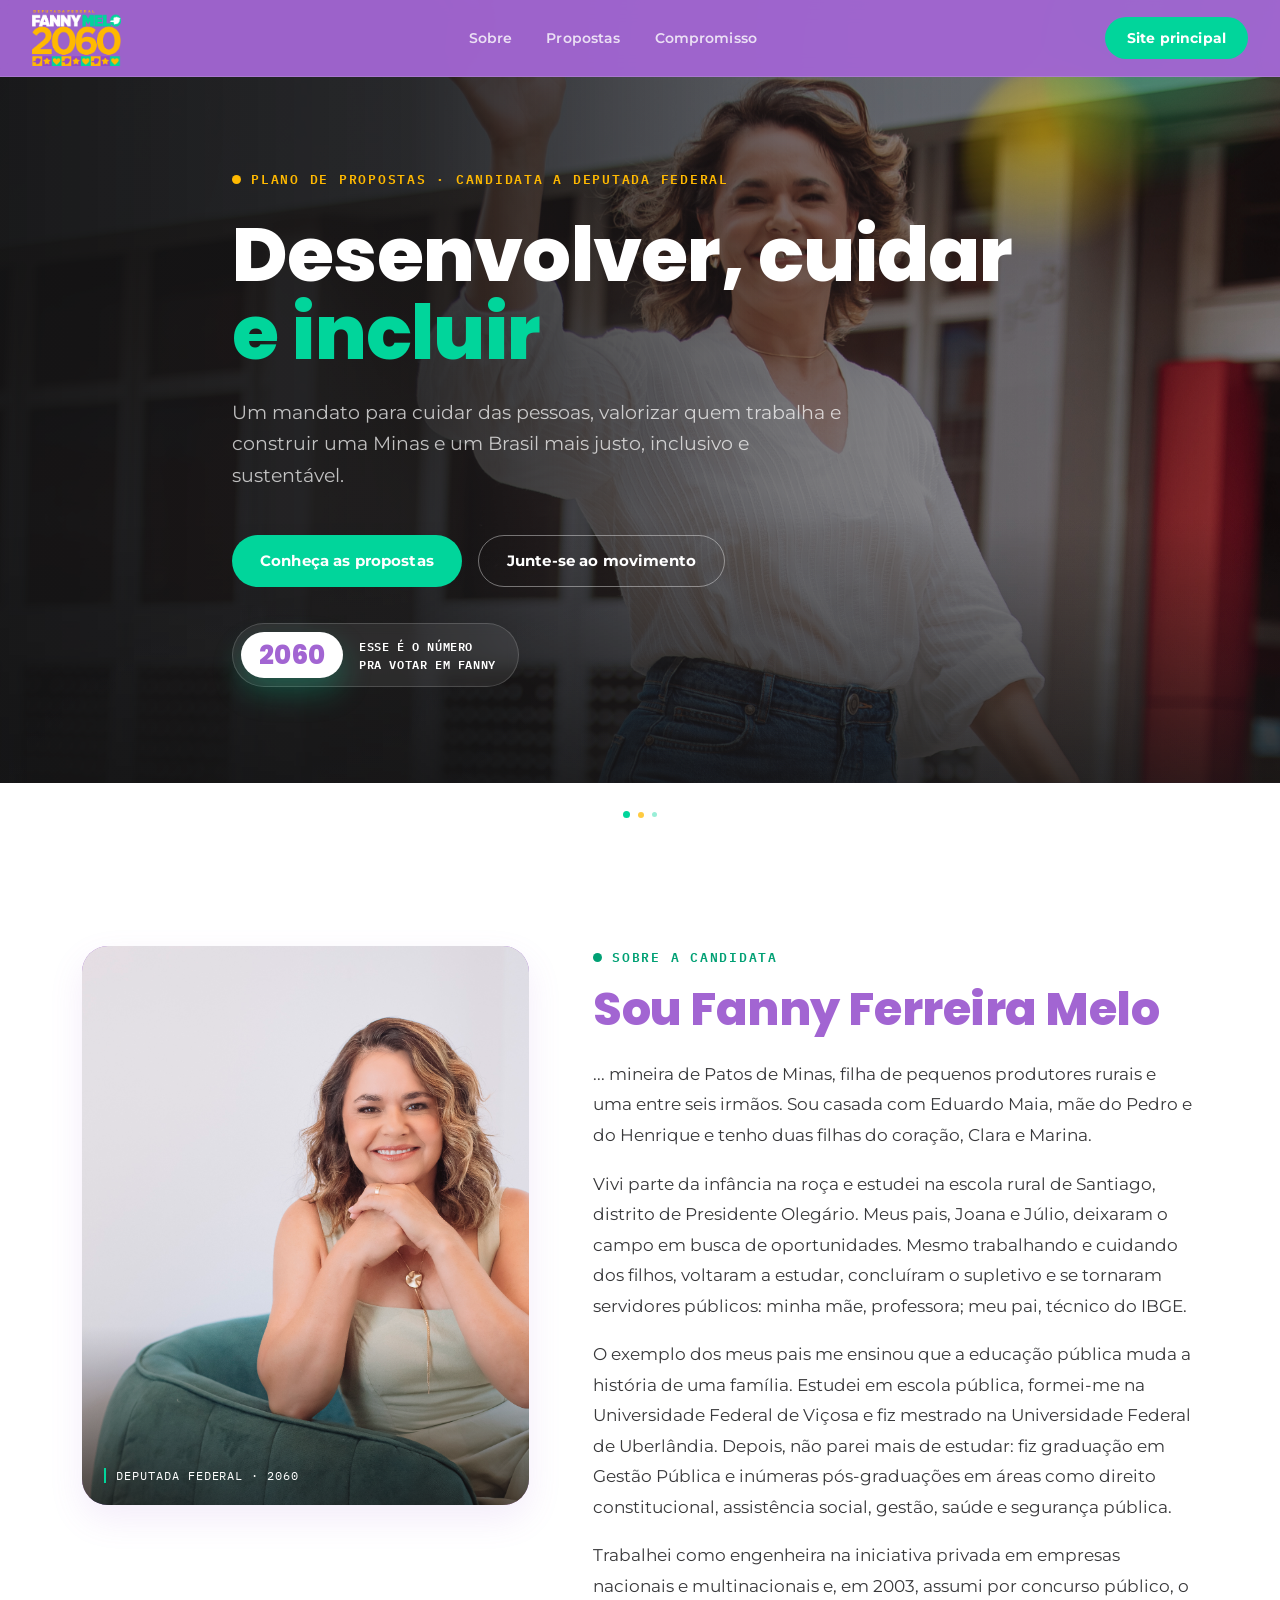
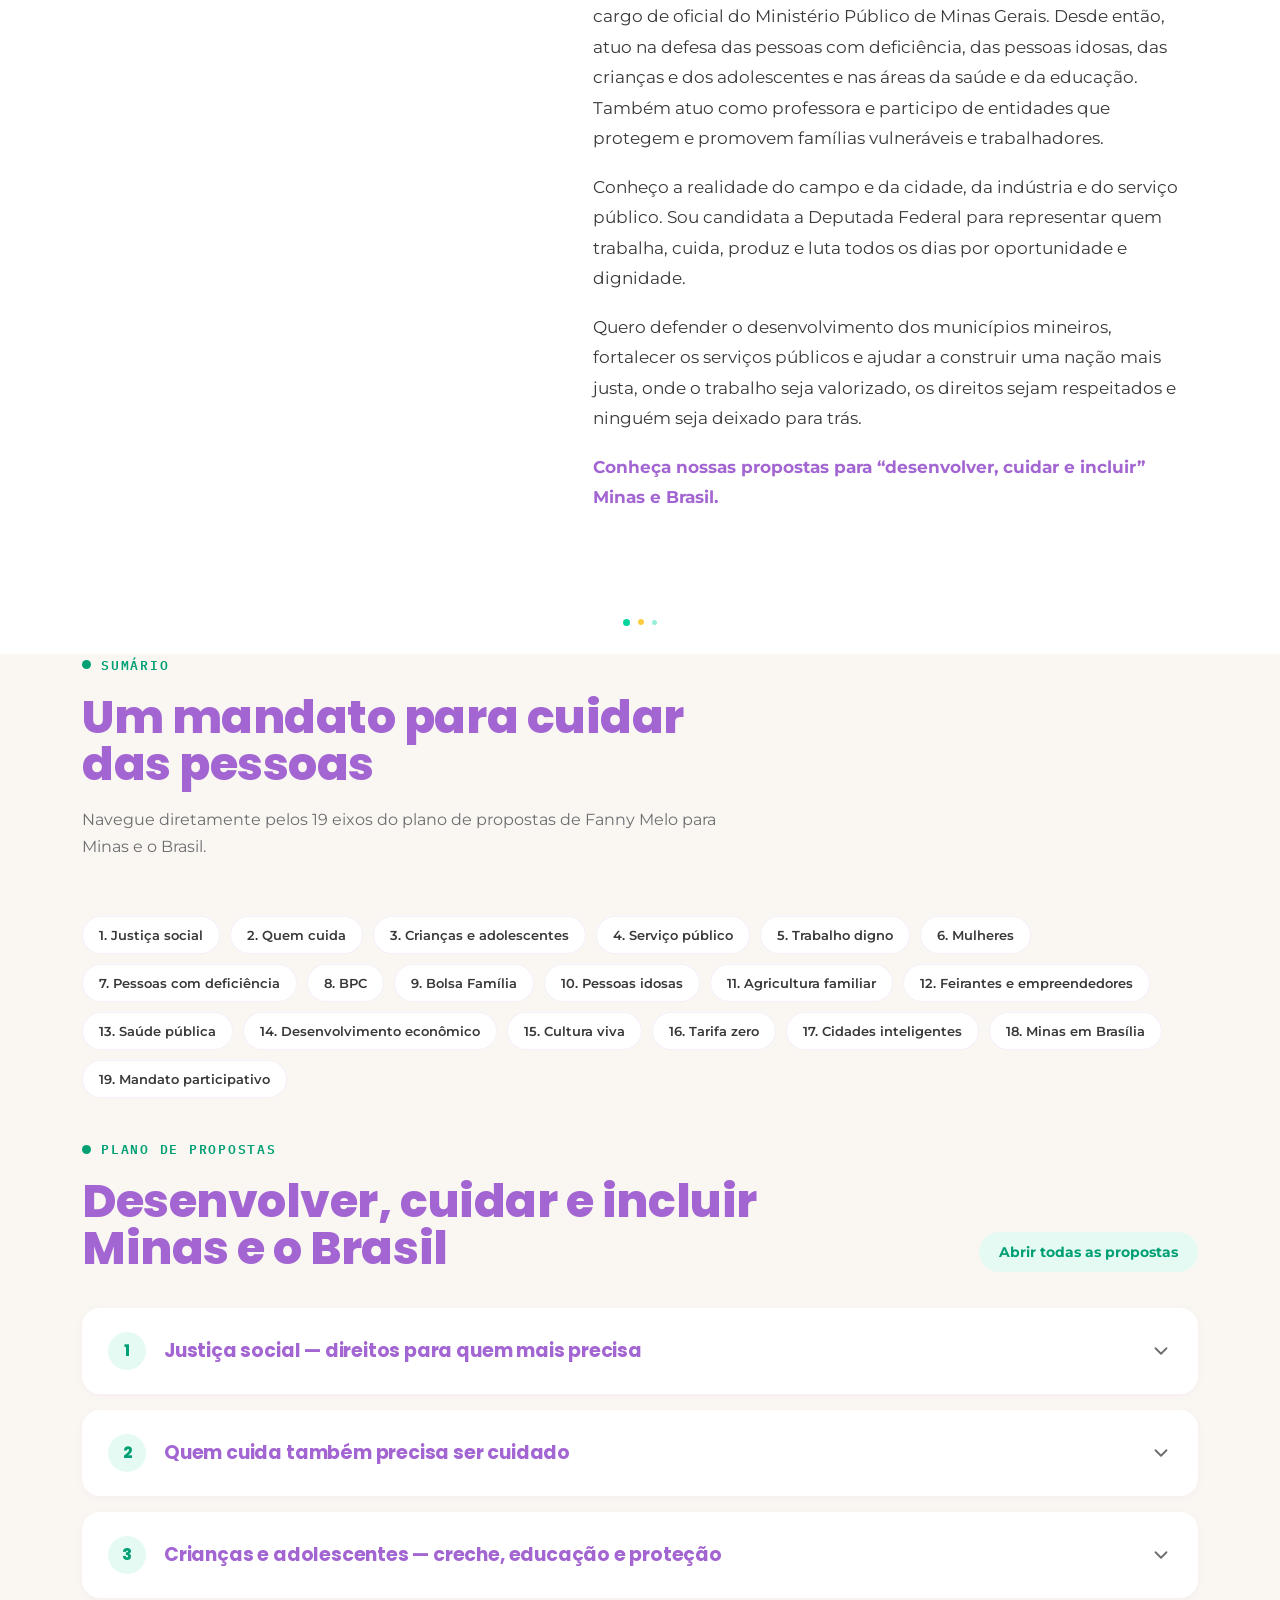
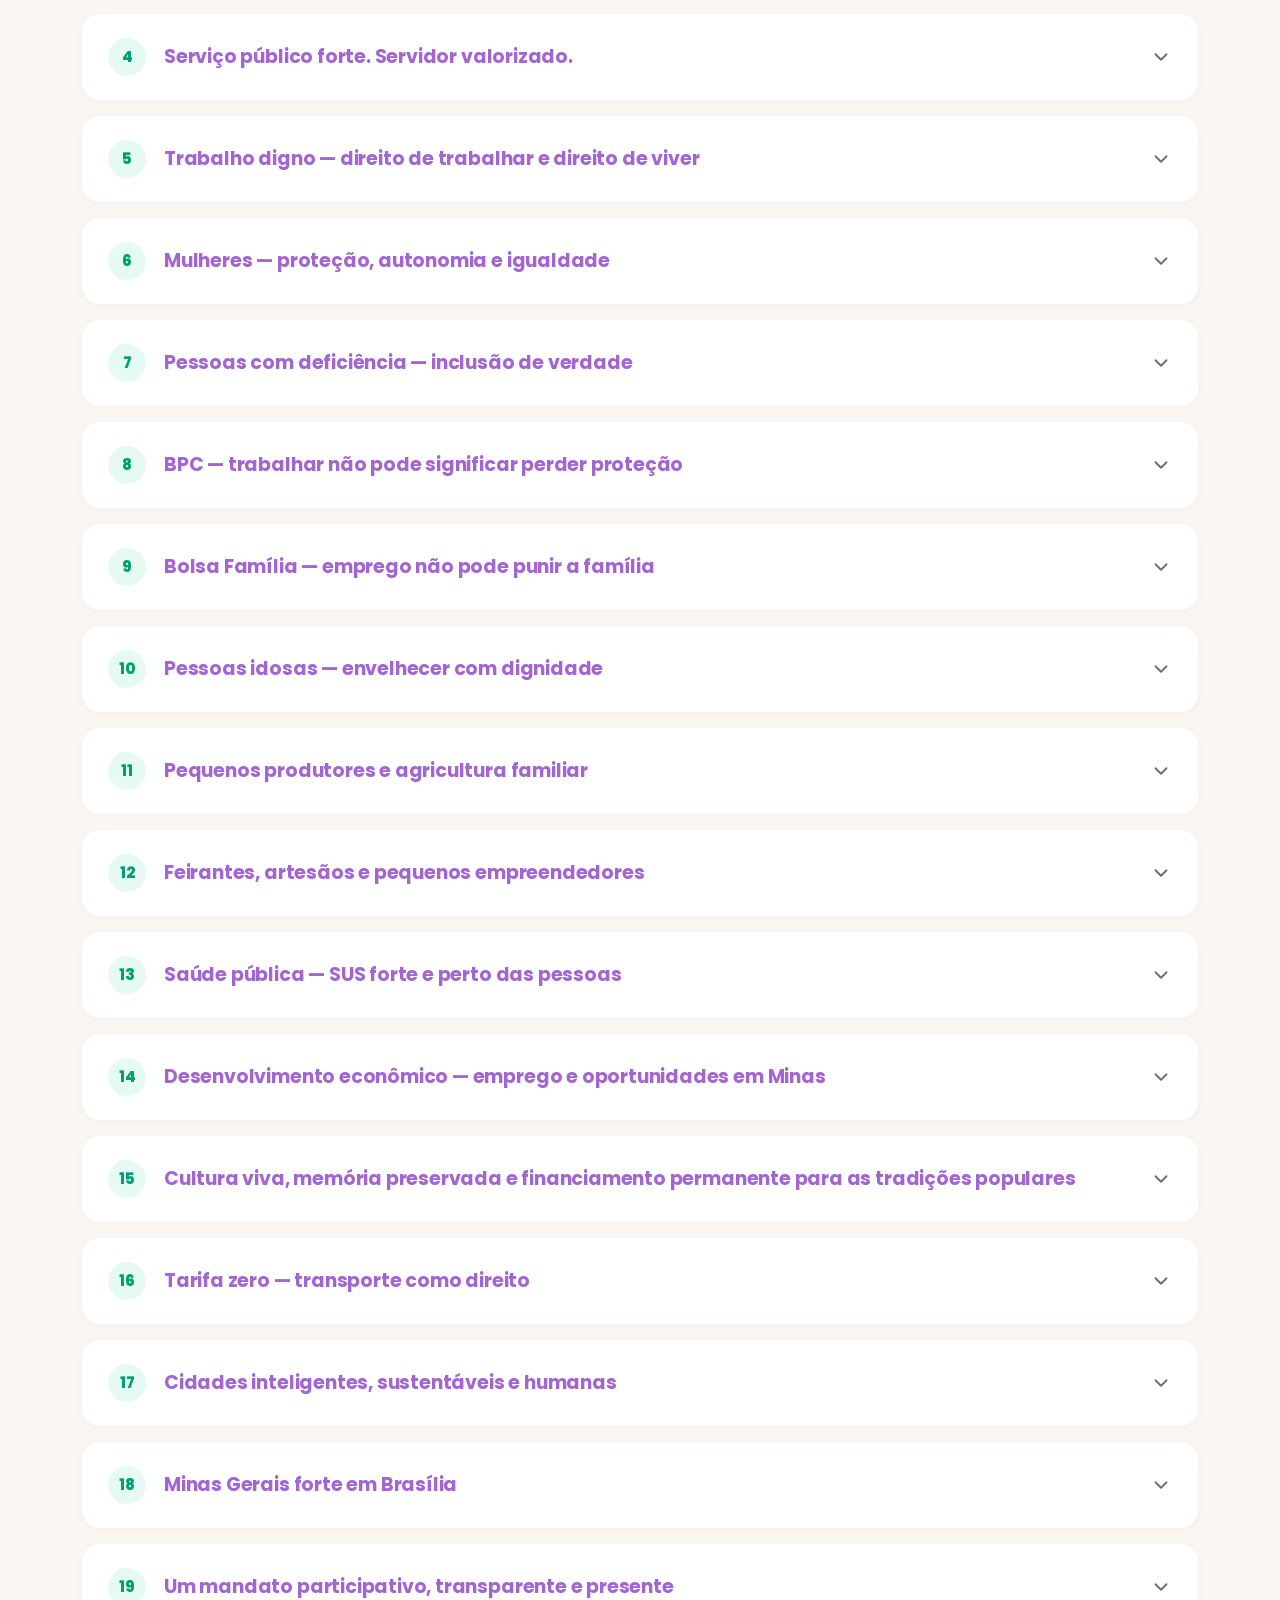
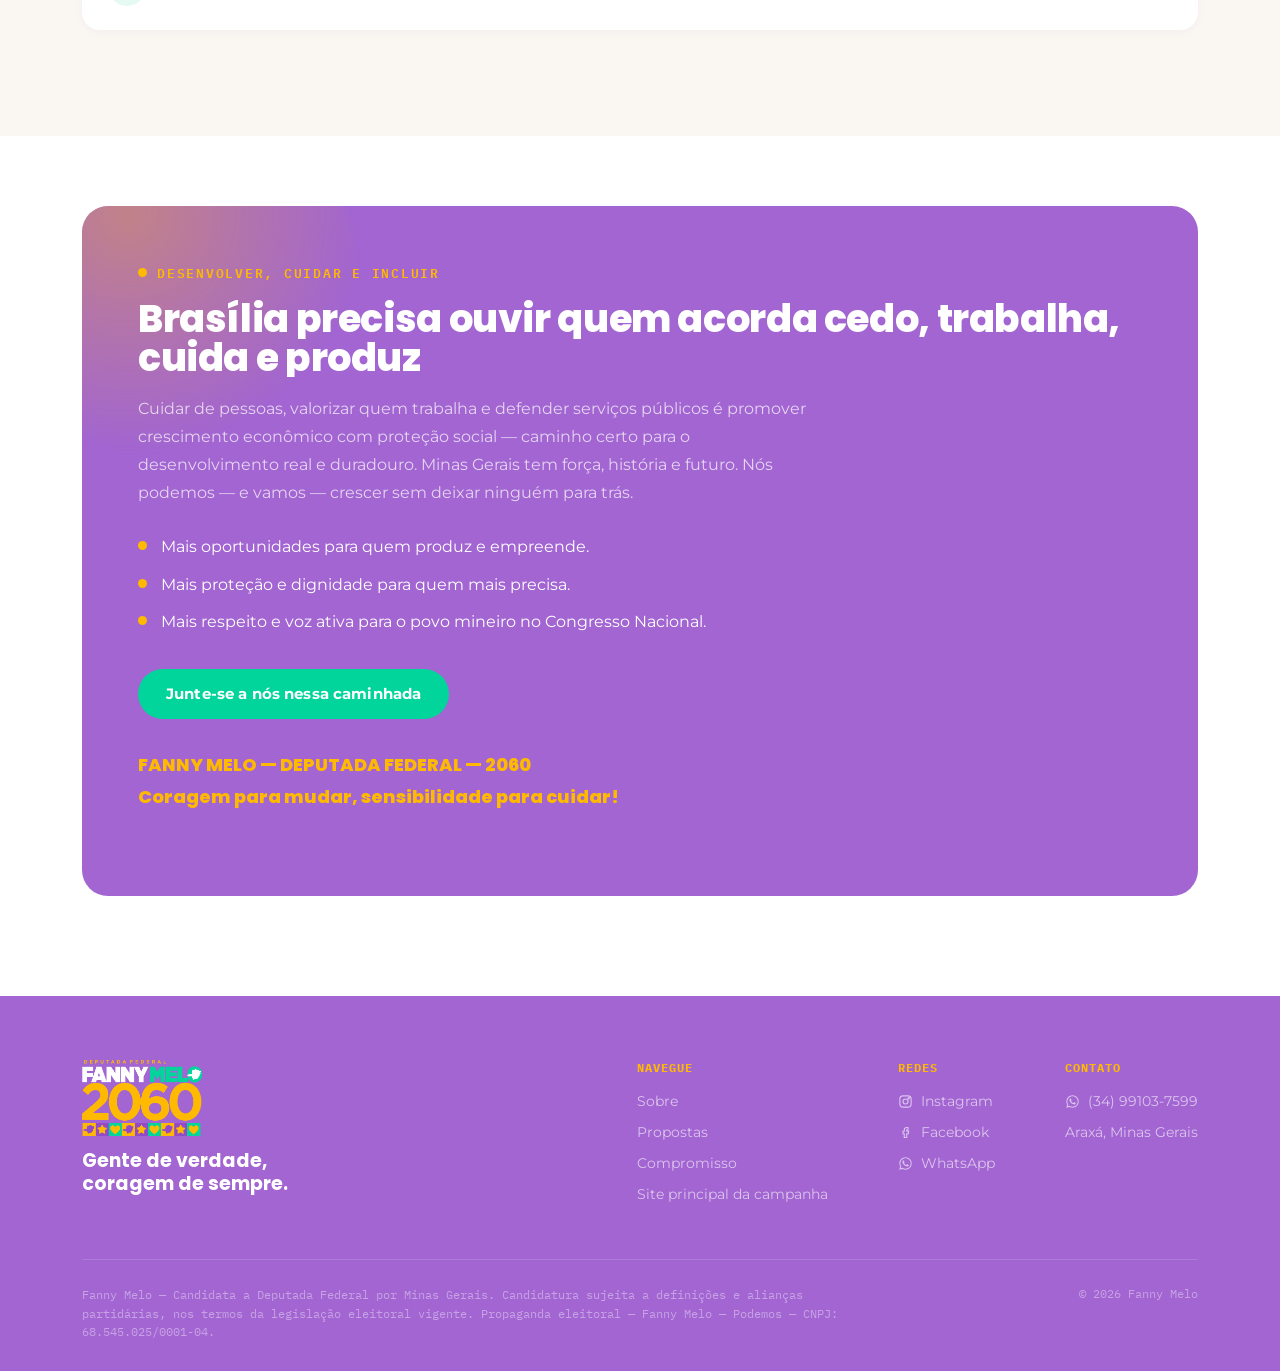
==== propostas/index.html @ 6b790bd3 "Adiciona site do Plano de Propostas para deploy em subdomínio separado Cria a pasta /propostas como " ====
<!DOCTYPE html>
<html lang="pt-BR">
<head>
<meta charset="UTF-8">
<meta name="viewport" content="width=device-width, initial-scale=1.0">
<title>Plano de Propostas | Fanny Melo 2060</title>
<meta name="description" content="Conheça o Plano de Propostas de Fanny Melo — candidata a Deputada Federal por Minas Gerais, número 2060. Justiça social, cuidado, educação, saúde, trabalho digno, mulheres, pessoas com deficiência, pessoas idosas, agricultura familiar, cultura e muito mais.">
<link rel="icon" href="data:image/svg+xml,%3Csvg xmlns='http://www.w3.org/2000/svg' viewBox='0 0 100 100'%3E%3Crect width='100' height='100' rx='20' fill='%23A265D2'/%3E%3Ccircle cx='32' cy='34' r='16' fill='%2300A859'/%3E%3Ccircle cx='58' cy='58' r='16' fill='%23FFB901'/%3E%3C/svg%3E">
<link rel="preconnect" href="https://fonts.googleapis.com">
<link rel="preconnect" href="https://fonts.gstatic.com" crossorigin>
<link href="https://fonts.googleapis.com/css2?family=Poppins:wght@600;700;800&family=Montserrat:wght@400;500;600;700;800&family=IBM+Plex+Mono:wght@500;600&display=swap" rel="stylesheet">
<link rel="stylesheet" href="assets/site.css">
<link rel="stylesheet" href="assets/propostas.css">
</head>
<body>

<div class="scroll-progress" id="scrollProgress"></div>

<!-- ============ NAV ============ -->
<header class="nav">
  <a href="#topo" class="brand">
    <img src="assets/logo-fanny-melo.png" alt="Fanny Melo" class="logo-img">
  </a>
  <nav class="nav-links">
    <a href="#sobre">Sobre</a>
    <a href="#propostas">Propostas</a>
    <a href="#compromisso">Compromisso</a>
  </nav>
  <a href="#TODO-site-principal" class="nav-cta">Site principal</a>
  <button class="burger" id="burgerBtn" aria-label="Abrir menu">
    <span></span><span></span><span></span>
  </button>
</header>

<div class="mobile-panel" id="mobilePanel">
  <a href="#sobre">S<span>o</span>bre</a>
  <a href="#propostas">Prop<span>o</span>stas</a>
  <a href="#compromisso">Compr<span>o</span>misso</a>
  <a href="#TODO-site-principal">Site <span>p</span>rincipal</a>
</div>

<div class="mobile-action-bar">
  <a class="mab-btn mab-whats" href="https://wa.me/5534991037599" target="_blank" rel="noopener">
    <svg viewBox="0 0 24 24" fill="currentColor"><path d="M12.04 2C6.58 2 2.13 6.45 2.13 11.91c0 1.75.46 3.45 1.32 4.95L2 22l5.25-1.38a9.9 9.9 0 0 0 4.79 1.22h.01c5.46 0 9.9-4.45 9.9-9.9 0-2.65-1.03-5.14-2.9-7.01A9.82 9.82 0 0 0 12.04 2m0 1.67c2.24 0 4.35.87 5.93 2.46a8.23 8.23 0 0 1 2.42 5.86c0 4.57-3.72 8.29-8.31 8.29a8.27 8.27 0 0 1-4.22-1.15l-.3-.18-3.12.82.83-3.04-.2-.31a8.2 8.2 0 0 1-1.27-4.4c0-4.58 3.73-8.35 8.24-8.35M8.53 7.33c-.16 0-.43.06-.66.31-.22.25-.87.85-.87 2.07 0 1.22.89 2.4 1.01 2.56.12.17 1.75 2.67 4.25 3.73.6.24 1.06.39 1.42.5.6.19 1.14.16 1.57.1.48-.07 1.46-.6 1.67-1.18.21-.58.21-1.07.14-1.18-.06-.1-.23-.16-.47-.28-.25-.12-1.46-.72-1.69-.8-.22-.08-.39-.12-.56.12-.16.25-.64.8-.78.97-.14.16-.29.18-.53.06-.25-.12-1.04-.38-1.98-1.22-.73-.65-1.23-1.46-1.37-1.7-.14-.25-.02-.38.11-.5.11-.11.25-.29.37-.43.12-.14.16-.25.24-.41.08-.17.04-.31-.02-.43-.06-.12-.56-1.36-.78-1.86-.2-.48-.4-.42-.56-.42h-.47Z"/></svg>
    WhatsApp
  </a>
  <a class="mab-btn mab-primary" href="#compromisso">Junte-se ao movimento</a>
</div>

<!-- ============ HERO ============ -->
<section class="hero" id="topo">
  <div class="hero-bg"><img src="assets/hero-fanny.jpg" alt="Fanny Melo caminhando em uma rua de Minas Gerais, acenando"></div>
  <div class="hero-blobs"><div class="b1"></div><div class="b2"></div></div>
  <div class="wrap hero-inner">
    <div class="eyebrow reveal">Plano de Propostas · Candidata a<br class="mobile-break"> Deputada Federal</div>
    <h1 class="reveal" data-split>Desenvolver, cuidar <span class="hl">e incluir</span></h1>
    <p class="lede reveal">
      Um mandato para cuidar das pessoas, valorizar quem trabalha e construir uma Minas e um Brasil
      mais justo, inclusivo e sustentável.
    </p>
    <div class="hero-ctas reveal">
      <a href="#propostas" class="btn btn-primary">Conheça as propostas</a>
      <a href="#compromisso" class="btn btn-outline">Junte-se ao movimento</a>
    </div>
    <div class="ballot-badge reveal">
      <span class="ballot-num">2060</span>
      <span class="ballot-txt">Esse é o número<br>pra votar em Fanny</span>
    </div>
  </div>
</section>

<div class="divider" aria-hidden="true"><span></span><span></span><span></span></div>

<!-- ============ SOBRE ============ -->
<section class="bio" id="sobre">
  <div class="wrap bio-grid">
    <div class="bio-visual reveal img-reveal">
      <img src="assets/bio-fanny.jpg" alt="Fanny Melo">
      <span class="tag">Deputada Federal · 2060</span>
    </div>
    <div class="bio-text">
      <span class="eyebrow reveal">Sobre a candidata</span>
      <h2 class="reveal">Sou Fanny Ferreira Melo</h2>
      <p class="reveal first-word">
        ... mineira de Patos de Minas, filha de pequenos produtores rurais e uma entre seis irmãos.
        Sou casada com Eduardo Maia, mãe do Pedro e do Henrique e tenho duas filhas do coração,
        Clara e Marina.
      </p>
      <p class="reveal">
        Vivi parte da infância na roça e estudei na escola rural de Santiago, distrito de Presidente
        Olegário. Meus pais, Joana e Júlio, deixaram o campo em busca de oportunidades. Mesmo
        trabalhando e cuidando dos filhos, voltaram a estudar, concluíram o supletivo e se tornaram
        servidores públicos: minha mãe, professora; meu pai, técnico do IBGE.
      </p>
      <p class="reveal">
        O exemplo dos meus pais me ensinou que a educação pública muda a história de uma família.
        Estudei em escola pública, formei-me na Universidade Federal de Viçosa e fiz mestrado na
        Universidade Federal de Uberlândia. Depois, não parei mais de estudar: fiz graduação em
        Gestão Pública e inúmeras pós-graduações em áreas como direito constitucional, assistência
        social, gestão, saúde e segurança pública.
      </p>
      <p class="reveal">
        Trabalhei como engenheira na iniciativa privada em empresas nacionais e multinacionais e,
        em 2003, assumi por concurso público, o cargo de oficial do Ministério Público de Minas
        Gerais. Desde então, atuo na defesa das pessoas com deficiência, das pessoas idosas, das
        crianças e dos adolescentes e nas áreas da saúde e da educação. Também atuo como professora
        e participo de entidades que protegem e promovem famílias vulneráveis e trabalhadores.
      </p>
      <p class="reveal">
        Conheço a realidade do campo e da cidade, da indústria e do serviço público. Sou candidata a
        Deputada Federal para representar quem trabalha, cuida, produz e luta todos os dias por
        oportunidade e dignidade.
      </p>
      <p class="reveal">
        Quero defender o desenvolvimento dos municípios mineiros, fortalecer os serviços públicos e
        ajudar a construir uma nação mais justa, onde o trabalho seja valorizado, os direitos sejam
        respeitados e ninguém seja deixado para trás.
      </p>
      <p class="reveal" style="font-weight:700;color:var(--grafite);">
        Conheça nossas propostas para “desenvolver, cuidar e incluir” Minas e Brasil.
      </p>
    </div>
  </div>
</section>

<div class="divider" aria-hidden="true"><span></span><span></span><span></span></div>

<!-- ============ SUMÁRIO ============ -->
<section class="toc-section">
  <div class="wrap">
    <div class="section-head">
      <span class="eyebrow reveal">Sumário</span>
      <h2 class="reveal">Um mandato para cuidar das pessoas</h2>
      <p class="reveal">Navegue diretamente pelos 19 eixos do plano de propostas de Fanny Melo para Minas e o Brasil.</p>
    </div>
    <div class="toc-chips reveal">
      <a class="toc-chip" href="#proposta-1">1. Justiça social</a>
      <a class="toc-chip" href="#proposta-2">2. Quem cuida</a>
      <a class="toc-chip" href="#proposta-3">3. Crianças e adolescentes</a>
      <a class="toc-chip" href="#proposta-4">4. Serviço público</a>
      <a class="toc-chip" href="#proposta-5">5. Trabalho digno</a>
      <a class="toc-chip" href="#proposta-6">6. Mulheres</a>
      <a class="toc-chip" href="#proposta-7">7. Pessoas com deficiência</a>
      <a class="toc-chip" href="#proposta-8">8. BPC</a>
      <a class="toc-chip" href="#proposta-9">9. Bolsa Família</a>
      <a class="toc-chip" href="#proposta-10">10. Pessoas idosas</a>
      <a class="toc-chip" href="#proposta-11">11. Agricultura familiar</a>
      <a class="toc-chip" href="#proposta-12">12. Feirantes e empreendedores</a>
      <a class="toc-chip" href="#proposta-13">13. Saúde pública</a>
      <a class="toc-chip" href="#proposta-14">14. Desenvolvimento econômico</a>
      <a class="toc-chip" href="#proposta-15">15. Cultura viva</a>
      <a class="toc-chip" href="#proposta-16">16. Tarifa zero</a>
      <a class="toc-chip" href="#proposta-17">17. Cidades inteligentes</a>
      <a class="toc-chip" href="#proposta-18">18. Minas em Brasília</a>
      <a class="toc-chip" href="#proposta-19">19. Mandato participativo</a>
    </div>
  </div>
</section>

<!-- ============ PROPOSTAS ============ -->
<section class="proposals" id="propostas">
  <div class="wrap">
    <div class="proposals-head">
      <div class="section-head" style="margin-bottom:0;">
        <span class="eyebrow reveal">Plano de propostas</span>
        <h2 class="reveal">Desenvolver, cuidar e incluir Minas e o Brasil</h2>
      </div>
      <button class="toggle-all" id="toggleAll" type="button">Abrir todas as propostas</button>
    </div>

    <details class="proposal-item reveal" id="proposta-1">
      <summary>
        <span class="proposal-num">1</span>
        <h3>Justiça social — direitos para quem mais precisa</h3>
        <svg class="proposal-chevron" viewBox="0 0 24 24" fill="none" stroke="currentColor" stroke-width="2" stroke-linecap="round" stroke-linejoin="round"><path d="M6 9l6 6 6-6"/></svg>
      </summary>
      <div class="proposal-body">
        <ul>
          <li>Defender o combate à pobreza, à fome e às desigualdades sociais e regionais.</li>
          <li>Fortalecer o SUS, SUAS, educação pública, previdência e assistência social.</li>
          <li>Defender políticas públicas de moradia digna e regularização fundiária.</li>
          <li>Ampliar o financiamento federal de CRAS, CREAS e demais equipamentos da rede de proteção social.</li>
          <li>Defender orçamento público que priorize direitos sociais e investimentos que melhorem efetivamente a vida das pessoas.</li>
          <li>Trabalhar por uma tributação mais justa e progressiva, fazendo com que quem possui maior capacidade econômica contribua proporcionalmente mais.</li>
          <li>Combater privilégios, desperdícios, corrupção e utilização do dinheiro público para interesses particulares.</li>
        </ul>
      </div>
    </details>

    <details class="proposal-item reveal" id="proposta-2">
      <summary>
        <span class="proposal-num">2</span>
        <h3>Quem cuida também precisa ser cuidado</h3>
        <svg class="proposal-chevron" viewBox="0 0 24 24" fill="none" stroke="currentColor" stroke-width="2" stroke-linecap="round" stroke-linejoin="round"><path d="M6 9l6 6 6-6"/></svg>
      </summary>
      <div class="proposal-body">
        <p class="proposal-intro">Esta será uma das marcas do mandato: reconhecer o cuidado como trabalho socialmente indispensável e proteger quem abre mão de renda, carreira e tempo para cuidar de outra pessoa.</p>
        <ul>
          <li>Criar a Renda Cidadã do Cuidado, buscando assegurar renda mínima de um salário mínimo às mães atípicas e demais responsáveis pelo cuidado permanente de pessoas com deficiência, pessoas idosas ou outras pessoas em condição de dependência ou vulnerabilidade.</li>
          <li>Criar um Sistema Nacional de Registro do Trabalho de Cuidado, para reconhecer e contabilizar o período dedicado ao cuidado para fins de proteção previdenciária e aposentadoria.</li>
          <li>Defender políticas de proteção previdenciária para cuidadores familiares.</li>
          <li>Ampliar serviços públicos de apoio e acolhimento às famílias cuidadoras.</li>
          <li>Defender políticas de saúde mental, descanso e apoio psicossocial para quem cuida.</li>
          <li>Incentivar políticas que permitam conciliar trabalho, maternidade, cuidado e vida familiar.</li>
        </ul>
        <p class="proposal-note">Cuidar de quem precisa não pode significar abrir mão do próprio futuro.</p>
      </div>
    </details>

    <details class="proposal-item reveal" id="proposta-3">
      <summary>
        <span class="proposal-num">3</span>
        <h3>Crianças e adolescentes — creche, educação e proteção</h3>
        <svg class="proposal-chevron" viewBox="0 0 24 24" fill="none" stroke="currentColor" stroke-width="2" stroke-linecap="round" stroke-linejoin="round"><path d="M6 9l6 6 6-6"/></svg>
      </summary>
      <div class="proposal-body">
        <ul>
          <li>Trabalhar para assegurar creche para todas as crianças que necessitem de vaga.</li>
          <li>Ampliar o financiamento federal para tornar a educação em tempo integral uma realidade acessível a todas as crianças e adolescentes.</li>
          <li>Fortalecer o Fundeb e os investimentos federais na educação básica.</li>
          <li>Apoiar a expansão de creches, escolas e infraestrutura educacional nos municípios.</li>
          <li>Defender alimentação escolar saudável e adequada.</li>
          <li>Ampliar políticas de proteção contra violência, exploração e abandono.</li>
          <li>Fortalecer Conselhos Tutelares e a rede de proteção à infância.</li>
          <li>Defender políticas públicas de esporte, cultura, formação profissional e primeiro emprego para adolescentes e jovens.</li>
        </ul>
      </div>
    </details>

    <details class="proposal-item reveal" id="proposta-4">
      <summary>
        <span class="proposal-num">4</span>
        <h3>Serviço público forte. Servidor valorizado.</h3>
        <svg class="proposal-chevron" viewBox="0 0 24 24" fill="none" stroke="currentColor" stroke-width="2" stroke-linecap="round" stroke-linejoin="round"><path d="M6 9l6 6 6-6"/></svg>
      </summary>
      <div class="proposal-body">
        <p class="proposal-intro">O Pacto pelo Serviço Público reivindica concurso, valorização salarial, negociação permanente, modernização das carreiras, proteção física e psicológica e enfrentamento à precarização.</p>
        <ul>
          <li>Defender o concurso público como regra de ingresso e combater a substituição indiscriminada de servidores por vínculos precários.</li>
          <li>Defender a estabilidade, protegendo o servidor contra perseguições e interferências político-partidárias.</li>
          <li>Combater reformas administrativas que retirem direitos, precarizem os serviços ou enfraqueçam o Estado.</li>
          <li>Defender revisão geral, valorização remuneratória e desenvolvimento nas carreiras.</li>
          <li>Defender a negociação coletiva no serviço público, com regulamentação da Convenção 151 da OIT, por meio da aprovação do PL 1893/2026.</li>
          <li>Defender a implementação do Marco Regulatório das Relações de Trabalho no Serviço Público.</li>
          <li>Defender a democratização da gestão das instituições públicas brasileiras, com a ampliação da participação dos servidores públicos efetivos na escolha de seus dirigentes, assegurando-lhes direito a voto.</li>
          <li>Defender a participação efetiva e paritária dos servidores públicos e dos usuários nos conselhos e demais órgãos colegiados das instituições públicas, assegurando representação legítima, direito a voz e voto, transparência nos processos de escolha e condições para o exercício independente do mandato.</li>
          <li>Fortalecer sindicatos e assegurar liberdade sindical.</li>
          <li>Combater assédio moral, sexual, discriminação e todas as formas de violência no serviço público.</li>
          <li>Defender políticas de saúde física e mental e prevenção ao adoecimento relacionado ao trabalho.</li>
          <li>Defender aposentadorias dignas e segurança previdenciária.</li>
          <li>Apoiar modernização, digitalização e uso responsável da inteligência artificial, sem substituir pessoas, retirar direitos ou transformar tecnologia em instrumento de cobrança desumana de produtividade.</li>
        </ul>
      </div>
    </details>

    <details class="proposal-item reveal" id="proposta-5">
      <summary>
        <span class="proposal-num">5</span>
        <h3>Trabalho digno — direito de trabalhar e direito de viver</h3>
        <svg class="proposal-chevron" viewBox="0 0 24 24" fill="none" stroke="currentColor" stroke-width="2" stroke-linecap="round" stroke-linejoin="round"><path d="M6 9l6 6 6-6"/></svg>
      </summary>
      <div class="proposal-body">
        <ul>
          <li>Defender a redução da jornada de trabalho sem redução salarial e o fim da escala 6x1.</li>
          <li>Defender salários dignos e valorização do salário mínimo.</li>
          <li>Combater precarização, trabalho análogo à escravidão e fraudes trabalhistas.</li>
          <li>Defender liberdade sindical e negociação coletiva.</li>
          <li>Trabalhar pela plena implementação da Convenção 190 da OIT, assegurando ambientes de trabalho livres de violência e assédio.</li>
          <li>Defender saúde, segurança e dignidade no ambiente de trabalho.</li>
          <li>Ampliar qualificação profissional e políticas de primeiro emprego.</li>
          <li>Proteger trabalhadores autônomos e informais.</li>
          <li>Apoiar pequenos empreendedores, artesãos, feirantes e trabalhadores da economia popular.</li>
        </ul>
        <p class="proposal-note">Trabalhar para viver. Não viver apenas para trabalhar.</p>
      </div>
    </details>

    <details class="proposal-item reveal" id="proposta-6">
      <summary>
        <span class="proposal-num">6</span>
        <h3>Mulheres — proteção, autonomia e igualdade</h3>
        <svg class="proposal-chevron" viewBox="0 0 24 24" fill="none" stroke="currentColor" stroke-width="2" stroke-linecap="round" stroke-linejoin="round"><path d="M6 9l6 6 6-6"/></svg>
      </summary>
      <div class="proposal-body">
        <ul>
          <li>Combater todas as formas de violência contra as mulheres.</li>
          <li>Ampliar recursos para Delegacias Especializadas, Casas da Mulher Brasileira e redes municipais de proteção.</li>
          <li>Defender igualdade salarial entre mulheres e homens.</li>
          <li>Ampliar creches e educação integral como instrumentos de autonomia econômica das mulheres.</li>
          <li>Criar políticas específicas para mães solo e mães atípicas.</li>
          <li>Ampliar crédito e apoio ao empreendedorismo feminino.</li>
          <li>Defender políticas de qualificação, emprego e geração de renda.</li>
          <li>Ampliar a participação feminina nos espaços de poder e decisão.</li>
          <li>Fortalecer políticas de saúde integral da mulher.</li>
        </ul>
      </div>
    </details>

    <details class="proposal-item reveal" id="proposta-7">
      <summary>
        <span class="proposal-num">7</span>
        <h3>Pessoas com deficiência — inclusão de verdade</h3>
        <svg class="proposal-chevron" viewBox="0 0 24 24" fill="none" stroke="currentColor" stroke-width="2" stroke-linecap="round" stroke-linejoin="round"><path d="M6 9l6 6 6-6"/></svg>
      </summary>
      <div class="proposal-body">
        <p class="proposal-intro">A Carta-Compromisso apresentada à candidatura reivindica participação das próprias pessoas com deficiência na construção das políticas públicas e medidas concretas para acessibilidade, tecnologias assistivas e inclusão econômica.</p>
        <ul>
          <li>Criar um Programa Nacional de Acessibilidade Plena, abrangendo acessibilidade arquitetônica, urbana, comunicacional e digital.</li>
          <li>Defender redução ou isenção tributária para tecnologias assistivas e produtos de acessibilidade, reduzindo o custo da inclusão.</li>
          <li>Defender justiça tributária para pessoas com deficiência.</li>
          <li>Ampliar acesso ao diagnóstico, habilitação, reabilitação, terapias, medicamentos e tecnologias assistivas pelo SUS.</li>
          <li>Garantir educação inclusiva com profissionais capacitados, recursos adequados, acessibilidade e atendimento educacional especializado.</li>
          <li>Restabelecer as escolas especializadas como política pública permanente, assegurando às famílias o direito de escolha entre o ensino especializado e a rede regular inclusiva.</li>
          <li>Fortalecer políticas de empregabilidade e cumprimento da Lei de Cotas.</li>
          <li>Aperfeiçoar a Lei de Cotas para alcançar especialmente pessoas que enfrentam maiores barreiras para ingresso no mercado de trabalho.</li>
          <li>Fortalecer paradesporto e políticas de cultura e lazer acessíveis.</li>
          <li>Garantir protagonismo: nenhuma política sobre pessoas com deficiência sem ouvir as pessoas com deficiência.</li>
        </ul>
      </div>
    </details>

    <details class="proposal-item reveal" id="proposta-8">
      <summary>
        <span class="proposal-num">8</span>
        <h3>BPC — trabalhar não pode significar perder proteção</h3>
        <svg class="proposal-chevron" viewBox="0 0 24 24" fill="none" stroke="currentColor" stroke-width="2" stroke-linecap="round" stroke-linejoin="round"><path d="M6 9l6 6 6-6"/></svg>
      </summary>
      <div class="proposal-body">
        <ul>
          <li>Defender o fortalecimento do Benefício de Prestação Continuada — BPC.</li>
          <li>Construir mecanismos para que o ingresso da pessoa com deficiência no mercado formal não provoque perda abrupta da proteção social.</li>
          <li>Defender regras que permitam conciliar benefício, trabalho e autonomia financeira.</li>
          <li>Criar mecanismos de transição e retorno simplificado ao benefício quando cessada a renda proveniente do trabalho.</li>
          <li>Rever critérios econômicos excessivamente restritivos para acesso ao BPC, considerando os custos reais da deficiência e da dependência, e não apenas a renda nominal da família.</li>
          <li>Defender avaliação biopsicossocial humanizada, acessível e sem burocracia excessiva.</li>
        </ul>
        <p class="proposal-note">Conseguir trabalhar deve significar conquistar autonomia e não perder segurança.</p>
      </div>
    </details>

    <details class="proposal-item reveal" id="proposta-9">
      <summary>
        <span class="proposal-num">9</span>
        <h3>Bolsa Família — emprego não pode punir a família</h3>
        <svg class="proposal-chevron" viewBox="0 0 24 24" fill="none" stroke="currentColor" stroke-width="2" stroke-linecap="round" stroke-linejoin="round"><path d="M6 9l6 6 6-6"/></svg>
      </summary>
      <div class="proposal-body">
        <ul>
          <li>Defender o Bolsa Família como instrumento permanente de proteção à infância e enfrentamento à pobreza.</li>
          <li>Criar mecanismos para assegurar a renda cidadã evitando a perda abrupta do benefício quando alguém da família consegue emprego formal ou aumenta sua renda.</li>
          <li>Defender período e teto de renda mínima adequados de transição para famílias que ingressam no mercado de trabalho.</li>
          <li>Garantir proteção especial às famílias com crianças, adolescentes, pessoas com deficiência e pessoas dependentes.</li>
          <li>Incentivar emprego e autonomia, sem criar o medo de que a formalização do trabalho deixe imediatamente os filhos sem proteção.</li>
        </ul>
        <p class="proposal-note">Carteira assinada precisa abrir portas — não retirar o chão da família.</p>
      </div>
    </details>

    <details class="proposal-item reveal" id="proposta-10">
      <summary>
        <span class="proposal-num">10</span>
        <h3>Pessoas idosas — envelhecer com dignidade</h3>
        <svg class="proposal-chevron" viewBox="0 0 24 24" fill="none" stroke="currentColor" stroke-width="2" stroke-linecap="round" stroke-linejoin="round"><path d="M6 9l6 6 6-6"/></svg>
      </summary>
      <div class="proposal-body">
        <ul>
          <li>Defender previdência pública e aposentadoria digna.</li>
          <li>Fortalecer o SUS e ampliar atendimento especializado à população idosa.</li>
          <li>Combater violência física, psicológica, patrimonial e financeira.</li>
          <li>Fortalecer políticas de atendimento domiciliar.</li>
          <li>Apoiar centros de convivência e envelhecimento ativo.</li>
          <li>Ampliar inclusão digital e educação financeira.</li>
          <li>Fortalecer políticas para pessoas idosas em situação de dependência e suas famílias cuidadoras.</li>
          <li>Combater abandono e institucionalização inadequada.</li>
        </ul>
      </div>
    </details>

    <details class="proposal-item reveal" id="proposta-11">
      <summary>
        <span class="proposal-num">11</span>
        <h3>Pequenos produtores e agricultura familiar</h3>
        <svg class="proposal-chevron" viewBox="0 0 24 24" fill="none" stroke="currentColor" stroke-width="2" stroke-linecap="round" stroke-linejoin="round"><path d="M6 9l6 6 6-6"/></svg>
      </summary>
      <div class="proposal-body">
        <ul>
          <li>Fortalecer o PRONAF e o crédito rural para pequenos produtores.</li>
          <li>Ampliar assistência técnica e extensão rural.</li>
          <li>Fortalecer programas públicos de aquisição de alimentos da agricultura familiar.</li>
          <li>Incentivar cooperativas e associações.</li>
          <li>Facilitar a regularização e comercialização da produção artesanal e familiar.</li>
          <li>Apoiar agroindústrias familiares.</li>
          <li>Ampliar conectividade, energia, água, estradas e infraestrutura no campo.</li>
          <li>Criar mecanismos de proteção diante de eventos climáticos e perdas de produção.</li>
          <li>Valorizar mulheres e jovens rurais e incentivar sua permanência no campo.</li>
          <li>Defender produção sustentável e segurança alimentar.</li>
        </ul>
      </div>
    </details>

    <details class="proposal-item reveal" id="proposta-12">
      <summary>
        <span class="proposal-num">12</span>
        <h3>Feirantes, artesãos e pequenos empreendedores</h3>
        <svg class="proposal-chevron" viewBox="0 0 24 24" fill="none" stroke="currentColor" stroke-width="2" stroke-linecap="round" stroke-linejoin="round"><path d="M6 9l6 6 6-6"/></svg>
      </summary>
      <div class="proposal-body">
        <p class="proposal-intro">O plano utilizado como referência também reconhece a necessidade de proteção a feirantes, ambulantes e pequenos empreendedores urbanos.</p>
        <ul>
          <li>Ampliar microcrédito e crédito com juros acessíveis.</li>
          <li>Simplificar burocracias.</li>
          <li>Apoiar a modernização e infraestrutura das feiras livres.</li>
          <li>Incentivar espaços permanentes para comercialização.</li>
          <li>Valorizar o artesanato mineiro como patrimônio econômico, cultural e turístico.</li>
          <li>Ampliar acesso a capacitação, tecnologia e comércio digital.</li>
          <li>Incentivar compras governamentais da agricultura familiar, artesãos, cooperativas e pequenos negócios.</li>
          <li>Criar condições para que quem produz pequeno possa crescer sem ser esmagado pelos grandes.</li>
        </ul>
      </div>
    </details>

    <details class="proposal-item reveal" id="proposta-13">
      <summary>
        <span class="proposal-num">13</span>
        <h3>Saúde pública — SUS forte e perto das pessoas</h3>
        <svg class="proposal-chevron" viewBox="0 0 24 24" fill="none" stroke="currentColor" stroke-width="2" stroke-linecap="round" stroke-linejoin="round"><path d="M6 9l6 6 6-6"/></svg>
      </summary>
      <div class="proposal-body">
        <ul>
          <li>Defender financiamento adequado e permanente do SUS.</li>
          <li>Trabalhar pela atualização e valorização da Tabela SUS.</li>
          <li>Fortalecer Santas Casas, hospitais filantrópicos e hospitais regionais.</li>
          <li>Ampliar atenção básica e saúde da família.</li>
          <li>Reduzir filas para consultas, exames e cirurgias.</li>
          <li>Fortalecer saúde mental e CAPS.</li>
          <li>Ampliar políticas de prevenção e atendimento às doenças crônicas.</li>
          <li>Incentivar telemedicina e tecnologia para ampliar o atendimento no interior, sem substituir o atendimento presencial quando necessário.</li>
          <li>Destinar emendas parlamentares para fortalecer a rede de saúde dos municípios mineiros.</li>
        </ul>
      </div>
    </details>

    <details class="proposal-item reveal" id="proposta-14">
      <summary>
        <span class="proposal-num">14</span>
        <h3>Desenvolvimento econômico — emprego e oportunidades em Minas</h3>
        <svg class="proposal-chevron" viewBox="0 0 24 24" fill="none" stroke="currentColor" stroke-width="2" stroke-linecap="round" stroke-linejoin="round"><path d="M6 9l6 6 6-6"/></svg>
      </summary>
      <div class="proposal-body">
        <ul>
          <li>Trabalhar para atrair investimentos e gerar empregos de qualidade em Minas Gerais.</li>
          <li>Apoiar micro e pequenas empresas.</li>
          <li>Incentivar indústria, inovação, tecnologia e economia criativa.</li>
          <li>Fortalecer turismo, cultura e economia regional.</li>
          <li>Incentivar formação profissional conectada às vocações econômicas de cada região.</li>
          <li>Defender infraestrutura logística, rodoviária, ferroviária e digital.</li>
          <li>Incentivar cadeias produtivas mineiras e agregação de valor aos produtos produzidos no Estado.</li>
          <li>Defender uma transição energética que gere novos empregos.</li>
          <li>Buscar desenvolvimento econômico com responsabilidade social e ambiental.</li>
        </ul>
      </div>
    </details>

    <details class="proposal-item reveal" id="proposta-15">
      <summary>
        <span class="proposal-num">15</span>
        <h3>Cultura viva, memória preservada e financiamento permanente para as tradições populares</h3>
        <svg class="proposal-chevron" viewBox="0 0 24 24" fill="none" stroke="currentColor" stroke-width="2" stroke-linecap="round" stroke-linejoin="round"><path d="M6 9l6 6 6-6"/></svg>
      </summary>
      <div class="proposal-body">
        <p class="proposal-intro">
          As festas, celebrações, saberes e manifestações das culturas tradicionais e populares preservam nossa memória
          coletiva, fortalecem a identidade das comunidades, movimentam a economia local e transmitem conhecimentos
          entre gerações. Congados, reinados, guardas de Moçambique, folias de reis, festas juninas e quadrilhas,
          festas religiosas e de padroeiros, festejos indígenas, afro-brasileiros, quilombolas, sertanejos, rurais e
          tantas outras expressões culturais não podem depender apenas da boa vontade de cada governo ou de editais
          esporádicos.
        </p>
        <ul>
          <li>Criar uma política pública nacional, permanente e descentralizada de proteção e financiamento das culturas tradicionais e populares, com recursos continuados da União e participação dos estados e municípios.</li>
          <li>Garantir dotação anual no orçamento federal e uma linha específica e permanente no Fundo Nacional da Cultura, com critérios transparentes de distribuição e prioridade para pequenos municípios, comunidades tradicionais e manifestações ameaçadas de desaparecimento.</li>
          <li>Assegurar financiamento plurianual para que associações, irmandades, guardas, ternos, grupos, coletivos e comunidades possam planejar suas atividades com antecedência e não precisem recomeçar a busca por recursos todos os anos.</li>
          <li>Apoiar a realização, a continuidade e a transmissão entre gerações de congados, reinados, guardas de Moçambique, folias de reis, festas juninas e quadrilhas, festas de matriz africana, indígenas, quilombolas, sertanejas, rurais, religiosas e demais celebrações que formam a diversidade cultural mineira e brasileira.</li>
          <li>Simplificar editais, inscrições, prestação de contas e exigências documentais, oferecendo busca ativa, orientação técnica e formas de contratação adequadas à realidade de grupos comunitários, inclusive daqueles que não possuem CNPJ ou estrutura administrativa.</li>
          <li>Instituir apoio direto e bolsas para mestres e mestras das culturas tradicionais e populares, capitães, festeiros, artesãos, músicos, dançantes, cozinheiras tradicionais e demais detentores de saberes, reconhecendo sua contribuição e garantindo condições dignas para a transmissão de seus conhecimentos.</li>
          <li>Financiar não apenas os eventos, mas toda a cadeia cultural: instrumentos, indumentárias, estandartes, adereços, transporte, alimentação, hospedagem, ensaios, formação, acessibilidade, comunicação, segurança, infraestrutura e manutenção das sedes e espaços comunitários.</li>
          <li>Criar um calendário nacional integrado das festas e celebrações tradicionais, respeitando a autonomia das comunidades, para ampliar a divulgação, o intercâmbio cultural e o turismo responsável, sem descaracterizar, comercializar indevidamente ou retirar das comunidades o protagonismo sobre suas tradições.</li>
          <li>Desenvolver programas permanentes de identificação, inventário, registro, documentação, digitalização e preservação da memória oral, musical, fotográfica e audiovisual das comunidades, com criação de acervos públicos e comunitários.</li>
          <li>Destinar recursos para restaurar e conservar igrejas, capelas, terreiros, sedes de guardas, estações, praças, mercados, conjuntos arquitetônicos, arquivos, objetos sagrados e outros bens materiais vinculados à memória e ao patrimônio histórico e cultural.</li>
          <li>Fortalecer os instrumentos de reconhecimento, registro e salvaguarda do patrimônio cultural imaterial, garantindo que as próprias comunidades participem das decisões e autorizem o uso de suas imagens, símbolos, conhecimentos e expressões culturais.</li>
          <li>Inserir a história, os saberes e as manifestações culturais locais nos projetos pedagógicos da educação básica, em articulação com as comunidades, valorizando as culturas afro-brasileiras, indígenas e populares e cumprindo as diretrizes da educação para as relações étnico-raciais.</li>
          <li>Promover o encontro entre escolas, mestres da cultura e grupos tradicionais, com oficinas, visitas, apresentações, produção de materiais didáticos e remuneração justa das pessoas responsáveis pela transmissão dos saberes.</li>
          <li>Garantir acessibilidade nas festividades e nos espaços culturais, com audiodescrição, Libras, comunicação acessível, rotas adequadas e condições de participação para pessoas idosas e com deficiência.</li>
          <li>Estabelecer proteção contra a intolerância religiosa, o racismo e a discriminação, especialmente em relação às manifestações de matrizes africanas, afro-brasileiras, indígenas, quilombolas e de outros povos e comunidades tradicionais.</li>
          <li>Criar indicadores e mecanismos de controle social para acompanhar a distribuição territorial e social dos recursos, assegurando a participação dos grupos tradicionais nos conselhos, comissões e decisões sobre as políticas culturais.</li>
          <li>Articular cultura, educação, turismo, economia solidária e desenvolvimento regional, estimulando o trabalho de artesãos, costureiras, músicos, agricultores familiares, cozinheiras, comerciantes e demais trabalhadores locais, sem transformar as tradições em simples mercadoria.</li>
        </ul>
        <p class="proposal-note">Nosso compromisso é claro: tradição não é lembrança do passado — é identidade viva, trabalho, fé, memória e futuro. Cultura popular não precisa de favor; precisa de respeito, proteção e financiamento permanente.</p>
      </div>
    </details>

    <details class="proposal-item reveal" id="proposta-16">
      <summary>
        <span class="proposal-num">16</span>
        <h3>Tarifa zero — transporte como direito</h3>
        <svg class="proposal-chevron" viewBox="0 0 24 24" fill="none" stroke="currentColor" stroke-width="2" stroke-linecap="round" stroke-linejoin="round"><path d="M6 9l6 6 6-6"/></svg>
      </summary>
      <div class="proposal-body">
        <ul>
          <li>Trabalhar pela criação de uma Política Nacional de Tarifa Zero, com financiamento compartilhado e apoio federal aos municípios.</li>
          <li>Buscar fontes permanentes e socialmente justas de financiamento do transporte coletivo.</li>
          <li>Priorizar municípios e populações de maior vulnerabilidade na implantação progressiva.</li>
          <li>Vincular recursos federais à qualidade, acessibilidade, segurança e regularidade do transporte.</li>
          <li>Incentivar integração entre ônibus, metrô, trens e demais modais.</li>
          <li>Defender transporte coletivo acessível às pessoas com deficiência e mobilidade reduzida.</li>
          <li>Investir em mobilidade ativa, ciclovias e segurança para pedestres.</li>
        </ul>
        <p class="proposal-note">O direito de ir e vir não pode depender do dinheiro que sobra no bolso.</p>
      </div>
    </details>

    <details class="proposal-item reveal" id="proposta-17">
      <summary>
        <span class="proposal-num">17</span>
        <h3>Cidades inteligentes, sustentáveis e humanas</h3>
        <svg class="proposal-chevron" viewBox="0 0 24 24" fill="none" stroke="currentColor" stroke-width="2" stroke-linecap="round" stroke-linejoin="round"><path d="M6 9l6 6 6-6"/></svg>
      </summary>
      <div class="proposal-body">
        <ul>
          <li>Criar e apoiar programas federais para Cidades Inteligentes, especialmente pequenos e médios municípios.</li>
          <li>Universalizar internet e conectividade.</li>
          <li>Incentivar iluminação pública inteligente e eficiente.</li>
          <li>Apoiar energia solar e outras fontes renováveis.</li>
          <li>Ampliar saneamento básico e acesso à água potável.</li>
          <li>Apoiar projetos de drenagem urbana e prevenção de enchentes.</li>
          <li>Incentivar arborização, parques urbanos e recuperação de áreas degradadas.</li>
          <li>Apoiar projetos de cidades-esponja e infraestrutura verde.</li>
          <li>Usar tecnologia para melhorar saúde, educação, mobilidade, segurança e atendimento público.</li>
          <li>Defender planejamento para enfrentar eventos climáticos extremos.</li>
        </ul>
        <p class="proposal-note">Cidade inteligente é aquela que usa tecnologia para cuidar melhor das pessoas.</p>
      </div>
    </details>

    <details class="proposal-item reveal" id="proposta-18">
      <summary>
        <span class="proposal-num">18</span>
        <h3>Minas Gerais forte em Brasília</h3>
        <svg class="proposal-chevron" viewBox="0 0 24 24" fill="none" stroke="currentColor" stroke-width="2" stroke-linecap="round" stroke-linejoin="round"><path d="M6 9l6 6 6-6"/></svg>
      </summary>
      <div class="proposal-body">
        <ul>
          <li>Defender os interesses dos 853 municípios mineiros no Congresso Nacional.</li>
          <li>Buscar recursos federais para saúde, educação, assistência social, infraestrutura, agricultura e desenvolvimento.</li>
          <li>Destinar emendas parlamentares com critérios transparentes e prioridade social.</li>
          <li>Priorizar municípios e comunidades historicamente menos atendidos.</li>
          <li>Criar canal permanente para apresentação de projetos pelos municípios e entidades sociais.</li>
        </ul>
      </div>
    </details>

    <details class="proposal-item reveal" id="proposta-19">
      <summary>
        <span class="proposal-num">19</span>
        <h3>Um mandato participativo, transparente e presente</h3>
        <svg class="proposal-chevron" viewBox="0 0 24 24" fill="none" stroke="currentColor" stroke-width="2" stroke-linecap="round" stroke-linejoin="round"><path d="M6 9l6 6 6-6"/></svg>
      </summary>
      <div class="proposal-body">
        <ul>
          <li>Criar canais permanentes de participação popular.</li>
          <li>Realizar encontros regionais periódicos em Minas Gerais.</li>
          <li>Manter diálogo permanente com sindicatos, associações, movimentos sociais, entidades empresariais, universidades e organizações comunitárias.</li>
          <li>Criar espaços específicos de participação de mulheres, pessoas com deficiência, idosas, trabalhadores, servidores, juventude, agricultores familiares, artesões, coletivos culturais, artísticos e históricos.</li>
          <li>Consultar a população sobre prioridades para destinação de parte das emendas parlamentares.</li>
          <li>Publicar informações sobre votos, projetos, recursos e atuação parlamentar.</li>
          <li>Estar em Brasília para defender Minas e estar em Minas para ouvir as pessoas.</li>
        </ul>
      </div>
    </details>
  </div>
</section>

<!-- ============ COMPROMISSO ============ -->
<section class="commitment" id="compromisso">
  <div class="wrap">
    <div class="commitment-card reveal">
      <div class="blob"></div>
      <span class="eyebrow reveal" style="color:var(--dourado);margin-bottom:16px;">Desenvolver, cuidar e incluir</span>
      <h2 class="reveal" data-split>Brasília precisa ouvir quem acorda cedo, trabalha, cuida e produz</h2>
      <p class="reveal">
        Cuidar de pessoas, valorizar quem trabalha e defender serviços públicos é promover crescimento econômico
        com proteção social — caminho certo para o desenvolvimento real e duradouro. Minas Gerais tem força,
        história e futuro. Nós podemos — e vamos — crescer sem deixar ninguém para trás.
      </p>
      <ul class="commitment-list reveal">
        <li><span class="dot-ic"></span> Mais oportunidades para quem produz e empreende.</li>
        <li><span class="dot-ic"></span> Mais proteção e dignidade para quem mais precisa.</li>
        <li><span class="dot-ic"></span> Mais respeito e voz ativa para o povo mineiro no Congresso Nacional.</li>
      </ul>
      <div class="hero-ctas reveal" style="margin-top:0;margin-bottom:30px;">
        <a href="https://wa.me/5534991037599" target="_blank" rel="noopener" class="btn btn-primary">Junte-se a nós nessa caminhada</a>
      </div>
      <p class="slogan-final reveal">FANNY MELO — DEPUTADA FEDERAL — 2060<br>Coragem para mudar, sensibilidade para cuidar!</p>
    </div>
  </div>
</section>

<footer>
  <div class="wrap">
    <div class="footer-top">
      <div>
        <img src="assets/logo-fanny-melo.png" alt="Fanny Melo" class="logo-img">
        <div class="slogan">Gente de verdade, coragem de sempre.</div>
      </div>
      <div class="footer-cols">
        <div class="footer-col">
          <h4>Navegue</h4>
          <a href="#sobre">Sobre</a>
          <a href="#propostas">Propostas</a>
          <a href="#compromisso">Compromisso</a>
          <a href="#TODO-site-principal">Site principal da campanha</a>
        </div>
        <div class="footer-col">
          <h4>Redes</h4>
          <a href="https://www.instagram.com/fannymelo.araxa/" target="_blank" rel="noopener">
            <svg viewBox="0 0 24 24" fill="none" stroke="currentColor" stroke-width="1.8"><rect x="3" y="3" width="18" height="18" rx="5"/><circle cx="12" cy="12" r="4"/><circle cx="17.2" cy="6.8" r="1"/></svg>Instagram
          </a>
          <a href="https://www.facebook.com/fannymelo.araxa/" target="_blank" rel="noopener">
            <svg viewBox="0 0 24 24" fill="none" stroke="currentColor" stroke-width="1.8"><path d="M14 8h2V4h-2a4 4 0 0 0-4 4v2H8v4h2v6h4v-6h2.5l.5-4H14V8z"/></svg>Facebook
          </a>
          <a href="https://wa.me/5534991037599" target="_blank" rel="noopener">
            <svg viewBox="0 0 24 24" fill="currentColor"><path d="M12.04 2C6.58 2 2.13 6.45 2.13 11.91c0 1.75.46 3.45 1.32 4.95L2 22l5.25-1.38a9.9 9.9 0 0 0 4.79 1.22h.01c5.46 0 9.9-4.45 9.9-9.9 0-2.65-1.03-5.14-2.9-7.01A9.82 9.82 0 0 0 12.04 2m0 1.67c2.24 0 4.35.87 5.93 2.46a8.23 8.23 0 0 1 2.42 5.86c0 4.57-3.72 8.29-8.31 8.29a8.27 8.27 0 0 1-4.22-1.15l-.3-.18-3.12.82.83-3.04-.2-.31a8.2 8.2 0 0 1-1.27-4.4c0-4.58 3.73-8.35 8.24-8.35M8.53 7.33c-.16 0-.43.06-.66.31-.22.25-.87.85-.87 2.07 0 1.22.89 2.4 1.01 2.56.12.17 1.75 2.67 4.25 3.73.6.24 1.06.39 1.42.5.6.19 1.14.16 1.57.1.48-.07 1.46-.6 1.67-1.18.21-.58.21-1.07.14-1.18-.06-.1-.23-.16-.47-.28-.25-.12-1.46-.72-1.69-.8-.22-.08-.39-.12-.56.12-.16.25-.64.8-.78.97-.14.16-.29.18-.53.06-.25-.12-1.04-.38-1.98-1.22-.73-.65-1.23-1.46-1.37-1.7-.14-.25-.02-.38.11-.5.11-.11.25-.29.37-.43.12-.14.16-.25.24-.41.08-.17.04-.31-.02-.43-.06-.12-.56-1.36-.78-1.86-.2-.48-.4-.42-.56-.42h-.47Z"/></svg>WhatsApp
          </a>
        </div>
        <div class="footer-col">
          <h4>Contato</h4>
          <a href="https://wa.me/5534991037599" target="_blank" rel="noopener">
            <svg viewBox="0 0 24 24" fill="currentColor"><path d="M12.04 2C6.58 2 2.13 6.45 2.13 11.91c0 1.75.46 3.45 1.32 4.95L2 22l5.25-1.38a9.9 9.9 0 0 0 4.79 1.22h.01c5.46 0 9.9-4.45 9.9-9.9 0-2.65-1.03-5.14-2.9-7.01A9.82 9.82 0 0 0 12.04 2m0 1.67c2.24 0 4.35.87 5.93 2.46a8.23 8.23 0 0 1 2.42 5.86c0 4.57-3.72 8.29-8.31 8.29a8.27 8.27 0 0 1-4.22-1.15l-.3-.18-3.12.82.83-3.04-.2-.31a8.2 8.2 0 0 1-1.27-4.4c0-4.58 3.73-8.35 8.24-8.35M8.53 7.33c-.16 0-.43.06-.66.31-.22.25-.87.85-.87 2.07 0 1.22.89 2.4 1.01 2.56.12.17 1.75 2.67 4.25 3.73.6.24 1.06.39 1.42.5.6.19 1.14.16 1.57.1.48-.07 1.46-.6 1.67-1.18.21-.58.21-1.07.14-1.18-.06-.1-.23-.16-.47-.28-.25-.12-1.46-.72-1.69-.8-.22-.08-.39-.12-.56.12-.16.25-.64.8-.78.97-.14.16-.29.18-.53.06-.25-.12-1.04-.38-1.98-1.22-.73-.65-1.23-1.46-1.37-1.7-.14-.25-.02-.38.11-.5.11-.11.25-.29.37-.43.12-.14.16-.25.24-.41.08-.17.04-.31-.02-.43-.06-.12-.56-1.36-.78-1.86-.2-.48-.4-.42-.56-.42h-.47Z"/></svg>(34) 99103-7599
          </a>
          <p>Araxá, Minas Gerais</p>
        </div>
      </div>
    </div>
    <div class="footer-bottom">
      <p class="footer-legal">Fanny Melo — Candidata a Deputada Federal por Minas Gerais. Candidatura sujeita a definições e alianças partidárias, nos termos da legislação eleitoral vigente. Propaganda eleitoral — Fanny Melo — Podemos — CNPJ: 68.545.025/0001-04.</p>
      <p>© 2026 Fanny Melo</p>
    </div>
  </div>
</footer>

<script src="assets/site.js" defer></script>
<script src="assets/propostas.js" defer></script>
</body>
</html>
---- propostas/assets/site.css ----
/* ============ TOKENS ============ */
:root{
  --branco:#FFFFFF;
  --off-white:#FAF7F2;
  --grafite:#A265D2;
  --grafite-2:#38383a;
  --grafite-3:#6d6d70;
  --laranja:#01D59B;
  --laranja-escuro:#01A074;
  --laranja-fumo:#E5FAF3;
  --dourado:#FFB901;
  --linha-clara: rgba(162,101,210,0.10);
  --linha-escura: rgba(255,255,255,0.14);
  --display: 'Poppins', sans-serif;
  --corpo: 'Montserrat', sans-serif;
  --mono: 'IBM Plex Mono', monospace;
  --container: 1180px;
  --r-sm: 12px;
  --r-md: 18px;
  --r-lg: 26px;
  --r-pill: 999px;
  --shadow-sm: 0 2px 10px rgba(162,101,210,.06);
  --shadow-md: 0 14px 34px rgba(162,101,210,.12);
  --shadow-warm: 0 14px 30px rgba(1,213,155,.28);
}
*{margin:0;padding:0;box-sizing:border-box;}
html{scroll-behavior:smooth;}
body{
  font-family:var(--corpo);
  color:var(--grafite);
  background:var(--branco);
  -webkit-font-smoothing:antialiased;
  overflow-x:hidden;
}
img{max-width:100%;display:block;}
a{color:inherit;text-decoration:none;}
ul{list-style:none;}
.wrap{max-width:var(--container);margin:0 auto;padding:0 32px;}
@media (max-width:640px){.wrap{padding:0 22px;}}

.eyebrow{
  font-family:var(--mono);
  font-size:12.5px;
  font-weight:600;
  letter-spacing:.14em;
  text-transform:uppercase;
  display:inline-flex;
  align-items:center;
  gap:10px;
}
.eyebrow::before{
  content:"";
  width:9px;height:9px;border-radius:50%;
  background:currentColor;
  display:inline-block;
}
.mobile-break{display:none;}
@media (max-width:640px){.mobile-break{display:inline;}}
h1,h2,h3{font-family:var(--display);font-weight:800;line-height:1.02;letter-spacing:-.01em;}

.dot-ic{width:9px;height:9px;border-radius:50%;background:var(--laranja);display:inline-block;flex-shrink:0;}

.scroll-progress{position:fixed;top:0;left:0;height:3px;width:0%;background:linear-gradient(90deg,var(--laranja),var(--dourado));z-index:200;}

/* ============ REVEAL SYSTEM ============ */
.reveal{opacity:0;transform:translateY(28px);transition:opacity .8s cubic-bezier(.2,.7,.2,1), transform .8s cubic-bezier(.2,.7,.2,1);}
.reveal.in{opacity:1;transform:translateY(0);}

/* word-stagger reveal for headlines/quotes (data-split) */
.reveal[data-split]{opacity:0;transform:none;transition:none;}
.reveal[data-split].split-ready{opacity:1;}
.split-mask{display:inline-block;overflow:hidden;vertical-align:top;}
.split-word{display:inline-block;transform:translateY(115%);opacity:0;transition:transform .8s cubic-bezier(.16,.84,.24,1), opacity .5s ease;}
.reveal.in .split-word{transform:translateY(0);opacity:1;}

/* clip-path wipe reveal for photography — clip lives on the <img>, not the
   observed container, so the IntersectionObserver always sees a full-area
   target (a clipped target can under-report its intersection ratio) */
.reveal.img-reveal{opacity:1;transform:none;}
.reveal.img-reveal img{clip-path:inset(0 0 0 100%);transition:clip-path 1.05s cubic-bezier(.16,.84,.24,1);}
.reveal.img-reveal.in img{clip-path:inset(0 0 0 0%);}

/* icon line-draw, paired with pillar-card reveal — dasharray/dashoffset are
   set per-shape in JS (actual path length), so every icon draws at the same
   visual rate regardless of how simple or complex its outline is */
.ic-circle svg path, .ic-circle svg rect, .ic-circle svg circle{
  transition:stroke-dashoffset 1.1s cubic-bezier(.16,.84,.24,1);transition-delay:.2s;
}

@media (prefers-reduced-motion: reduce){
  .reveal, .reveal[data-split], .split-word, .reveal.img-reveal img, .hero-bg img,
  .ic-circle svg path, .ic-circle svg rect, .ic-circle svg circle{
    transition:none !important; animation:none !important;
  }
  .reveal{opacity:1;transform:none;}
  .reveal[data-split]{opacity:1;}
  .split-word{opacity:1;transform:none;}
  .reveal.img-reveal img{clip-path:none;}
  .nav-cta{animation:none;}
  .pillar-card{transform:none !important;}
}

/* ============ LOGO ============ */
.logo-img{display:block;height:40px;width:auto;}
.nav .logo-img{height:56px;}
footer .logo-img{height:76px;}

/* ============ NAV ============ */
.nav{
  position:fixed;top:0;left:0;right:0;z-index:100;
  display:flex;align-items:center;justify-content:space-between;
  padding:10px 32px;
  background:rgba(162,101,210,0.96);
  backdrop-filter:blur(10px);
  border-bottom:1px solid var(--linha-escura);
  transition:background .3s ease;
}
.nav .brand{display:flex;align-items:center;gap:10px;}
.nav-links{display:flex;gap:34px;align-items:center;}
.nav-links a{
  font-family:var(--corpo);font-size:14px;font-weight:600;
  letter-spacing:.01em;color:rgba(255,255,255,.8);
  position:relative;padding:4px 0;
}
.nav-links a::after{
  content:"";position:absolute;left:0;bottom:0;height:2px;width:0;border-radius:var(--r-pill);
  background:var(--laranja);transition:width .25s ease;
}
.nav-links a:hover::after, .nav-links a.active::after{width:100%;}
.nav-links a.active{color:var(--branco);}
.nav-cta{
  font-family:var(--corpo);font-size:14px;font-weight:700;
  background:var(--laranja);color:var(--branco);
  padding:12px 22px;border-radius:var(--r-pill);letter-spacing:.01em;
  transition:background .2s ease, transform .2s ease, box-shadow .2s ease;
  white-space:nowrap;
  animation:ctaPulse 3.4s ease-in-out infinite;
}
.nav-cta:hover{background:var(--dourado);color:var(--grafite);transform:translateY(-2px);box-shadow:var(--shadow-warm);animation-play-state:paused;}
@keyframes ctaPulse{
  0%,100%{box-shadow:0 0 0 0 rgba(1,213,155,.4);}
  50%{box-shadow:0 0 0 7px rgba(1,213,155,0);}
}
.burger{display:none;flex-direction:column;gap:5px;cursor:pointer;background:none;border:none;padding:6px;}
.burger span{width:24px;height:2px;border-radius:var(--r-pill);background:var(--branco);display:block;transition:transform .25s ease, opacity .25s ease;}
.burger.open span:nth-child(1){transform:translateY(7px) rotate(45deg);}
.burger.open span:nth-child(2){opacity:0;}
.burger.open span:nth-child(3){transform:translateY(-7px) rotate(-45deg);}
.mobile-panel{
  position:fixed;inset:0;background:var(--grafite);z-index:99;
  display:flex;flex-direction:column;justify-content:center;align-items:flex-start;
  padding:32px;gap:20px;
  transform:translateY(-100%);transition:transform .4s cubic-bezier(.2,.8,.2,1);
}
.mobile-panel.open{transform:translateY(0);}
.mobile-panel a{
  font-family:var(--display);font-size:24px;color:var(--branco);font-weight:700;
}
.mobile-panel a span{color:var(--laranja);}

@media (max-width:900px){
  .nav-links{display:none;}
  .nav-cta{display:none;}
  .burger{display:flex;}
}

/* ============ HERO ============ */
.hero{
  position:relative;
  background:var(--grafite);
  color:var(--branco);
  padding:168px 0 96px;
  overflow:hidden;
}
.hero-bg{position:absolute;inset:0;z-index:0;}
.hero-bg img{width:100%;height:100%;object-fit:cover;object-position:62% 3%;animation:heroKen 1.7s cubic-bezier(.16,.84,.24,1) both;}
@keyframes heroKen{from{transform:scale(1.08);opacity:.001;}to{transform:scale(1);opacity:1;}}
.hero-bg::after{
  content:"";position:absolute;inset:0;
  background:
    linear-gradient(90deg, rgba(20,20,21,.97) 0%, rgba(20,20,21,.88) 32%, rgba(20,20,21,.55) 62%, rgba(20,20,21,.35) 100%),
    linear-gradient(0deg, rgba(20,20,21,.75) 0%, rgba(20,20,21,0) 34%);
}
.hero-blobs{position:absolute;top:-10%;right:-8%;width:640px;max-width:70vw;height:640px;pointer-events:none;z-index:1;}
.hero-blobs .b1{position:absolute;top:0;right:60px;width:280px;height:280px;border-radius:50%;background:radial-gradient(circle at 35% 30%, rgba(0,168,89,.55), rgba(0,168,89,0) 70%);filter:blur(6px);}
.hero-blobs .b2{position:absolute;top:140px;right:220px;width:200px;height:200px;border-radius:50%;background:radial-gradient(circle at 40% 35%, rgba(255,212,0,.5), rgba(255,212,0,0) 70%);filter:blur(6px);}
.hero-inner{position:relative;z-index:2;max-width:880px;}
.hero .eyebrow{color:var(--dourado);margin-bottom:26px;}
.hero h1{font-size:clamp(38px, 6vw, 76px);color:var(--branco);}
.hero h1 .hl{color:var(--laranja);}
.hero p.lede{
  font-family:var(--corpo);
  font-size:clamp(16px,1.7vw,19px);
  color:rgba(255,255,255,.72);
  max-width:620px;
  margin-top:26px;
  line-height:1.65;
}
.hero-ctas{display:flex;gap:16px;flex-wrap:wrap;margin-top:44px;}
.btn{
  font-family:var(--corpo);font-size:14.5px;font-weight:700;letter-spacing:.01em;
  padding:16px 28px;border-radius:var(--r-pill);display:inline-flex;align-items:center;gap:10px;
  transition:transform .22s cubic-bezier(.2,.8,.3,1.3), background .2s ease, color .2s ease, border-color .2s ease, box-shadow .2s ease;
}
.btn-primary{background:var(--laranja);color:var(--branco);}
.btn-primary:hover{background:var(--dourado);color:var(--grafite);transform:translateY(-3px) scale(1.02);box-shadow:var(--shadow-warm);}
.btn-outline{border:1.5px solid rgba(255,255,255,.4);color:var(--branco);}
.btn-outline:hover{border-color:var(--branco);background:rgba(255,255,255,.08);transform:translateY(-3px) scale(1.02);}
/* ============ SELO Nº 2060 ============ */
.ballot-badge{
  display:inline-flex;align-items:center;gap:16px;
  margin-top:36px;padding:8px;
  background:rgba(255,255,255,.08);border:1.5px solid rgba(255,255,255,.16);
  border-radius:var(--r-pill);backdrop-filter:blur(6px);
}
.ballot-badge .ballot-num{
  font-family:var(--display);font-weight:800;font-size:26px;color:var(--grafite);
  background:var(--branco);padding:10px 18px;border-radius:var(--r-pill);
  box-shadow:var(--shadow-warm);letter-spacing:.01em;line-height:1;
}
.ballot-badge .ballot-txt{
  font-family:var(--mono);font-size:12px;font-weight:600;color:var(--branco);
  line-height:1.5;text-transform:uppercase;letter-spacing:.05em;padding-right:14px;
}

.hero-strip{
  margin-top:56px;padding-top:30px;border-top:1px solid var(--linha-escura);
  display:flex;gap:56px;flex-wrap:wrap;
}
.hero-strip .stat b{
  font-family:var(--display);font-size:38px;color:var(--branco);display:block;font-weight:800;
}
.hero-strip .stat > span{
  font-family:var(--mono);font-size:12px;color:rgba(255,255,255,.55);
  text-transform:uppercase;letter-spacing:.08em;
}

/* ============ divider ============ */
.divider{display:flex;justify-content:center;align-items:center;gap:8px;padding:28px 0;}
.divider span{width:7px;height:7px;border-radius:50%;background:var(--laranja);}
.divider span:nth-child(2){background:var(--dourado);opacity:.75;width:6px;height:6px;}
.divider span:nth-child(3){background:var(--laranja);opacity:.4;width:5px;height:5px;}
.divider.on-dark span{background:var(--dourado);}

/* ============ PAGE HERO (bandeiras/trajetória/contato) ============ */
.page-hero{
  background:var(--grafite);color:var(--branco);
  padding:150px 0 76px;position:relative;overflow:hidden;
}
.page-hero .blob{position:absolute;top:-120px;right:-100px;width:420px;height:420px;border-radius:50%;
  background:radial-gradient(circle at 35% 30%, rgba(0,168,89,.45), rgba(0,168,89,0) 70%);filter:blur(4px);pointer-events:none;}
.page-hero .eyebrow{color:var(--dourado);margin-bottom:18px;}
.page-hero h1{font-size:clamp(34px,4.6vw,58px);color:var(--branco);position:relative;z-index:1;}
.page-hero p{margin-top:18px;font-size:16.5px;color:rgba(255,255,255,.65);max-width:620px;line-height:1.7;position:relative;z-index:1;}

/* ============ QUEM É FANNY ============ */
.bio{padding:100px 0 60px;background:var(--branco);}
.bio-grid{display:grid;grid-template-columns:.85fr 1.15fr;gap:64px;align-items:start;}
.bio-visual{
  position:relative;aspect-ratio:4/5;background:var(--grafite);
  border-radius:var(--r-lg);overflow:hidden;box-shadow:var(--shadow-md);
}
.bio-visual img{width:100%;height:100%;object-fit:cover;display:block;}
.bio-visual::after{
  content:"";position:absolute;inset:0;
  background:linear-gradient(0deg, rgba(20,20,21,.6) 0%, rgba(20,20,21,0) 32%);
  pointer-events:none;
}
.bio-visual .tag{
  position:absolute;left:22px;bottom:22px;z-index:2;
  font-family:var(--mono);color:var(--branco);font-size:12px;
  letter-spacing:.08em;text-transform:uppercase;
  border-left:2px solid var(--laranja);padding-left:10px;
}
.bio-text .eyebrow{color:var(--laranja-escuro);margin-bottom:18px;}
.bio-text h2{font-size:clamp(30px,3.8vw,46px);margin-bottom:26px;color:var(--grafite);}
.bio-text p{font-size:16.5px;line-height:1.85;color:var(--grafite-2);margin-bottom:18px;}
.bio-text p.first-word::first-letter{color:var(--laranja);}
.bio-facts{
  display:grid;grid-template-columns:1fr 1fr;gap:20px;margin-top:38px;
  padding-top:32px;border-top:1px solid var(--linha-clara);
}
.bio-facts div{display:flex;gap:14px;align-items:flex-start;}
.bio-facts .dot-ic{margin-top:7px;}
.bio-facts p{font-size:14.5px;color:var(--grafite-3);margin:0;line-height:1.5;}
.bio-facts b{display:block;font-family:var(--corpo);color:var(--grafite);font-size:15px;margin-bottom:2px;font-weight:700;}

@media (max-width:900px){
  .bio-grid{grid-template-columns:1fr;}
  .bio-facts{grid-template-columns:1fr;}
}

/* ============ QUOTE BLOCK ============ */
.quote-block{
  background:var(--laranja);color:var(--branco);
  padding:90px 0;position:relative;overflow:hidden;
  border-radius:var(--r-lg);max-width:calc(var(--container) + 64px);margin:20px auto 0;
}
.quote-block .wrap{max-width:1000px;}
.quote-block blockquote{
  font-family:var(--display);font-weight:800;
  font-size:clamp(26px,4.2vw,52px);
  line-height:1.16;max-width:960px;letter-spacing:-.01em;
}
.quote-block cite{
  display:block;margin-top:30px;font-style:normal;
  font-family:var(--mono);font-size:13px;letter-spacing:.05em;
  text-transform:uppercase;color:rgba(255,255,255,.85);
}
.quote-mark{
  position:absolute;font-family:var(--display);font-weight:900;
  font-size:380px;color:rgba(255,255,255,.14);top:-120px;right:0;
  line-height:1;pointer-events:none;
}

/* ============ BANDEIRAS ============ */
.pillars{padding:80px 0 100px;background:var(--off-white);}
.section-head{max-width:680px;margin-bottom:56px;}
.section-head .eyebrow{color:var(--laranja-escuro);margin-bottom:18px;}
.section-head h2{font-size:clamp(30px,3.8vw,46px);color:var(--grafite);}
.section-head p{margin-top:18px;font-size:16px;color:var(--grafite-3);line-height:1.7;}

.pillars-grid{display:grid;grid-template-columns:repeat(3,1fr);gap:22px;}
.pillar-card{
  background:var(--branco);padding:34px 30px;min-height:250px;border-radius:var(--r-md);
  display:flex;flex-direction:column;gap:16px;box-shadow:var(--shadow-sm);
  transition:transform .25s cubic-bezier(.2,.8,.3,1.2), box-shadow .25s ease;
  transform-style:preserve-3d;will-change:transform;
}
.pillar-card:hover{transform:translateY(-6px);box-shadow:var(--shadow-md);}
.pillar-card .ic-circle{
  width:44px;height:44px;border-radius:50%;background:var(--laranja-fumo);
  display:flex;align-items:center;justify-content:center;color:var(--laranja-escuro);
  transition:transform .3s cubic-bezier(.3,.8,.4,1.4);
}
.pillar-card:hover .ic-circle{transform:scale(1.12) rotate(-6deg);}
.pillar-card h3{
  font-family:var(--display);font-size:21px;font-weight:700;color:var(--grafite);
  letter-spacing:0;line-height:1.2;
}
.pillar-card p{font-size:14.5px;color:var(--grafite-3);line-height:1.65;}

@media (max-width:900px){.pillars-grid{grid-template-columns:repeat(2,1fr);}}
@media (max-width:640px){.pillars-grid{grid-template-columns:1fr;}}

/* ============ GALERIA / CARROSSEL ============ */
.gallery-section{background:var(--branco);padding:20px 0 100px;}
.gallery-head-row{display:flex;justify-content:space-between;align-items:flex-end;gap:24px;flex-wrap:wrap;margin-bottom:30px;}
.carousel{position:relative;}
.carousel-track{
  display:flex;gap:20px;overflow-x:auto;scroll-snap-type:x mandatory;
  padding:4px 4px 12px;margin:-4px -4px 0;
  scrollbar-width:none;-ms-overflow-style:none;
}
.carousel-track::-webkit-scrollbar{display:none;}
.carousel-track figure{
  position:relative;flex:0 0 auto;width:min(78vw,300px);aspect-ratio:3/4;overflow:hidden;margin:0;
  background:var(--grafite);border-radius:var(--r-md);box-shadow:var(--shadow-sm);scroll-snap-align:start;
}
.carousel-track img{
  width:100%;height:100%;object-fit:cover;display:block;
  transition:transform .6s cubic-bezier(.2,.7,.2,1);
}
.carousel-track figure:hover img{transform:scale(1.06);}
.carousel-track figure::after{
  content:"";position:absolute;inset:0;
  background:linear-gradient(0deg, rgba(20,20,21,.62) 0%, rgba(20,20,21,0) 42%);
}
.carousel-track figcaption{
  position:absolute;left:18px;bottom:16px;right:18px;
  font-family:var(--mono);color:var(--branco);font-size:12px;letter-spacing:.04em;
  z-index:2;
}
.carousel-arrows{display:flex;gap:10px;}
.carousel-arrow{
  width:46px;height:46px;border-radius:50%;background:var(--off-white);border:none;cursor:pointer;
  display:flex;align-items:center;justify-content:center;color:var(--grafite);
  transition:background .25s ease, color .25s ease, transform .25s ease;
}
.carousel-arrow:hover{background:var(--laranja);color:var(--branco);transform:scale(1.08);}
.carousel-arrow:disabled{opacity:.35;cursor:default;pointer-events:none;}
.carousel-dots-row{display:flex;justify-content:center;margin-top:18px;}
.carousel-dots{display:flex;gap:8px;}
.carousel-dots span{width:7px;height:7px;border-radius:50%;background:var(--linha-clara);transition:.25s ease;}
.carousel-dots span.active{background:var(--laranja);width:20px;border-radius:var(--r-pill);}
@media (max-width:640px){.carousel-arrows{display:none;}}

/* ============ TRAJETÓRIA ============ */
.timeline-section{background:var(--grafite);color:var(--branco);padding:100px 0;}
.timeline-section .eyebrow{color:var(--dourado);margin-bottom:18px;}
.timeline-section .section-head h2{color:var(--branco);}
.timeline-section .section-head p{color:rgba(255,255,255,.6);}

.timeline{margin-top:60px;position:relative;}
.timeline-line{position:absolute;left:22px;top:8px;bottom:8px;width:2px;border-radius:var(--r-pill);background:var(--linha-escura);overflow:hidden;}
.timeline-line-fill{position:absolute;left:0;top:0;width:100%;height:0%;background:linear-gradient(var(--laranja),var(--dourado));}
@media (prefers-reduced-motion: reduce){.timeline-line-fill{height:100% !important;}}
.t-item{display:grid;grid-template-columns:46px 1fr;gap:28px;padding-bottom:52px;position:relative;}
.t-item:last-child{padding-bottom:0;}
.t-dot{
  width:46px;height:46px;border-radius:50%;background:var(--grafite);
  border:1px solid var(--linha-escura);
  display:flex;align-items:center;justify-content:center;
  position:relative;z-index:2;transition:transform .3s ease, background .35s ease, border-color .35s ease, box-shadow .35s ease;
}
.t-dot .dot-ic{width:11px;height:11px;background:var(--laranja);}
.t-item:hover .t-dot{transform:scale(1.15);}
.t-dot.lit{background:var(--laranja);border-color:var(--laranja);box-shadow:0 0 0 6px rgba(1,213,155,.16);}
@media (prefers-reduced-motion: reduce){.t-dot{background:var(--laranja);border-color:var(--laranja);}}
.t-body .t-year{
  font-family:var(--mono);font-size:12.5px;color:var(--dourado);
  letter-spacing:.08em;text-transform:uppercase;margin-bottom:8px;display:block;
}
.t-body h3{font-family:var(--display);font-weight:700;font-size:24px;margin-bottom:10px;}
.t-body p{font-size:15px;color:rgba(255,255,255,.62);line-height:1.7;max-width:640px;}

@media (max-width:640px){
  .timeline-line{left:18px;}
  .t-item{grid-template-columns:38px 1fr;gap:18px;}
  .t-dot{width:38px;height:38px;}
}

/* ============ JUNTE-SE / CONTATO ============ */
.join{padding:64px 0 110px;background:var(--branco);scroll-margin-top:84px;}
.join-grid{display:grid;grid-template-columns:.9fr 1.1fr;gap:56px;align-items:start;}
.join-photo{
  position:relative;aspect-ratio:4/5;border-radius:var(--r-lg);overflow:hidden;background:var(--grafite);
  margin-bottom:28px;max-width:340px;box-shadow:var(--shadow-md);
}
.join-photo img{width:100%;height:100%;object-fit:cover;display:block;}
.join-photo::after{
  content:"";position:absolute;inset:0;
  background:linear-gradient(0deg, rgba(20,20,21,.55) 0%, rgba(20,20,21,0) 30%);
  pointer-events:none;
}
.join-photo .tag{
  position:absolute;left:20px;bottom:18px;z-index:2;
  font-family:var(--mono);color:var(--branco);font-size:11.5px;
  letter-spacing:.08em;text-transform:uppercase;
  border-left:2px solid var(--laranja);padding-left:9px;
}
.join-copy .eyebrow{color:var(--laranja-escuro);margin-bottom:18px;}
.join-copy h2{font-size:clamp(28px,3.4vw,44px);color:var(--grafite);margin-bottom:22px;}
.join-copy p{font-size:16px;color:var(--grafite-3);line-height:1.75;margin-bottom:28px;max-width:480px;}
.social-row{display:flex;gap:14px;flex-wrap:wrap;}
.social-pill{
  font-family:var(--corpo);font-size:14px;font-weight:600;
  background:var(--off-white);padding:13px 20px;border-radius:var(--r-pill);
  display:inline-flex;align-items:center;gap:10px;color:var(--grafite-2);
  transition:.25s cubic-bezier(.2,.8,.3,1.2);
}
.social-pill svg{width:18px;height:18px;flex-shrink:0;}
.social-pill:hover{background:var(--laranja);color:var(--branco);transform:translateY(-3px);box-shadow:var(--shadow-warm);}

.form-card{
  background:var(--off-white);
  padding:40px;border-radius:var(--r-lg);box-shadow:var(--shadow-sm);
}
.form-card .form-eyebrow{
  font-family:var(--mono);font-size:12px;color:var(--laranja-escuro);
  text-transform:uppercase;letter-spacing:.08em;margin-bottom:6px;display:block;
}
.form-card h3{font-family:var(--display);font-size:24px;color:var(--grafite);margin-bottom:22px;font-weight:700;}
.field{margin-bottom:18px;}
.field label{
  display:block;font-family:var(--mono);font-size:11.5px;color:var(--grafite-3);
  text-transform:uppercase;letter-spacing:.06em;margin-bottom:8px;
}
.field input,.field textarea{
  width:100%;padding:14px 16px;border:1.5px solid var(--linha-clara);
  background:var(--branco);font-family:var(--corpo);font-size:14.5px;color:var(--grafite);
  border-radius:var(--r-sm);transition:border-color .2s ease, box-shadow .2s ease;
}
.field input:focus,.field textarea:focus{outline:none;border-color:var(--laranja);box-shadow:0 0 0 4px var(--laranja-fumo);}
.field textarea{resize:vertical;min-height:90px;}
.form-card .btn-primary{width:100%;justify-content:center;border:none;cursor:pointer;font-size:14.5px;}
.form-note{font-size:12.5px;color:var(--grafite-3);margin-top:14px;line-height:1.5;}

@media (max-width:900px){.join-grid{grid-template-columns:1fr;}}

/* ============ FOOTER ============ */
footer{background:var(--grafite);color:rgba(255,255,255,.65);padding:64px 0 30px;}
.footer-top{
  display:flex;justify-content:space-between;align-items:flex-start;
  padding-bottom:44px;border-bottom:1px solid var(--linha-escura);flex-wrap:wrap;gap:32px;
}
.footer-top .slogan{
  font-family:var(--display);font-size:19px;color:var(--branco);font-weight:700;max-width:280px;line-height:1.2;
  margin-top:14px;
}
.footer-cols{display:flex;gap:70px;flex-wrap:wrap;}
.footer-col h4{
  font-family:var(--mono);font-size:12px;color:var(--dourado);text-transform:uppercase;
  letter-spacing:.08em;margin-bottom:16px;
}
.footer-col a, .footer-col p{
  display:flex;align-items:center;gap:8px;font-size:14px;color:rgba(255,255,255,.62);margin-bottom:10px;line-height:1.5;
}
.footer-col a:hover{color:var(--branco);}
.footer-col svg{width:15px;height:15px;flex-shrink:0;}
.footer-bottom{
  padding-top:26px;display:flex;justify-content:space-between;flex-wrap:wrap;gap:14px;
  font-family:var(--mono);font-size:11.5px;color:rgba(255,255,255,.4);
}
.footer-legal{max-width:760px;line-height:1.6;}

@media (max-width:640px){
  .footer-top{flex-direction:column;}
  .footer-cols{gap:40px;}
}

/* ============ FORM SUCCESS ============ */
.form-success{display:none;text-align:center;padding:26px 4px;}
.form-success.show{display:block;animation:formSuccessIn .55s cubic-bezier(.16,.84,.24,1) both;}
@keyframes formSuccessIn{from{opacity:0;transform:translateY(14px);}to{opacity:1;transform:translateY(0);}}
.form-success-icon{
  width:52px;height:52px;border-radius:50%;background:var(--laranja);color:var(--branco);
  display:flex;align-items:center;justify-content:center;margin:0 auto 18px;font-size:24px;font-weight:800;
  box-shadow:var(--shadow-warm);
}
.form-success p{font-size:15px;color:var(--grafite-2);line-height:1.6;max-width:320px;margin:0 auto 20px;}
.form-success-reset{
  font-family:var(--corpo);font-size:13.5px;font-weight:600;color:var(--laranja-escuro);
  background:none;border:none;cursor:pointer;text-decoration:underline;padding:4px;
}
@media (prefers-reduced-motion: reduce){.form-success.show{animation:none;}}

/* ============ BARRA DE AÇÃO FIXA (MOBILE) ============ */
.mobile-action-bar{
  display:none;
  position:fixed;left:0;right:0;bottom:0;z-index:95;
  background:rgba(162,101,210,0.97);backdrop-filter:blur(10px);
  border-top:1px solid var(--linha-escura);
  padding:10px 16px calc(10px + env(safe-area-inset-bottom));
  gap:10px;
}
.mab-btn{
  flex:1;display:flex;align-items:center;justify-content:center;gap:8px;
  font-family:var(--corpo);font-size:13.5px;font-weight:700;
  padding:13px 14px;border-radius:var(--r-pill);white-space:nowrap;
  transition:transform .2s ease, background .2s ease;
}
.mab-btn svg{width:16px;height:16px;flex-shrink:0;}
.mab-btn.mab-whats{background:rgba(255,255,255,.12);color:var(--branco);}
.mab-btn.mab-whats:active{transform:scale(.96);}
.mab-btn.mab-primary{background:var(--laranja);color:var(--branco);}
.mab-btn.mab-primary:active{transform:scale(.96);}

@media (max-width:900px){
  .mobile-action-bar{display:flex;}
  body{padding-bottom:70px;}
}
@media (prefers-reduced-motion: reduce){.mab-btn{transition:none;}}
---- propostas/assets/propostas.css ----
/* ============ PLANO DE PROPOSTAS — estilos específicos ============ */

/* TOC (sumário rápido) */
.toc-section{padding:0 0 20px;background:var(--off-white);}
.toc-chips{display:flex;flex-wrap:wrap;gap:10px;}
.toc-chip{
  font-family:var(--corpo);font-size:13px;font-weight:600;color:var(--grafite-2);
  background:var(--branco);border:1.5px solid var(--linha-clara);
  padding:10px 16px;border-radius:var(--r-pill);
  transition:border-color .2s ease, color .2s ease, transform .2s ease, background .2s ease;
}
.toc-chip:hover{border-color:var(--laranja);color:var(--laranja-escuro);transform:translateY(-2px);}

/* Lista de propostas (accordion) */
.proposals{padding:20px 0 90px;background:var(--off-white);}
.proposals-head{display:flex;justify-content:space-between;align-items:flex-end;gap:20px;flex-wrap:wrap;margin-bottom:36px;}
.toggle-all{
  font-family:var(--corpo);font-size:13.5px;font-weight:700;color:var(--laranja-escuro);
  background:var(--laranja-fumo);border:none;cursor:pointer;
  padding:12px 20px;border-radius:var(--r-pill);white-space:nowrap;
  transition:background .2s ease, color .2s ease, transform .2s ease;
}
.toggle-all:hover{background:var(--laranja);color:var(--branco);transform:translateY(-2px);}

.proposal-item{
  background:var(--branco);border-radius:var(--r-md);box-shadow:var(--shadow-sm);
  margin-bottom:16px;overflow:hidden;scroll-margin-top:96px;
}
.proposal-item[open]{box-shadow:var(--shadow-md);}
.proposal-item summary{
  list-style:none;cursor:pointer;
  display:flex;align-items:center;gap:18px;
  padding:24px 26px;
}
.proposal-item summary::-webkit-details-marker{display:none;}
.proposal-num{
  font-family:var(--display);font-weight:800;font-size:15px;color:var(--laranja-escuro);
  background:var(--laranja-fumo);width:38px;height:38px;border-radius:50%;
  display:flex;align-items:center;justify-content:center;flex-shrink:0;
}
.proposal-item summary h3{
  font-family:var(--display);font-size:19px;font-weight:700;color:var(--grafite);
  line-height:1.25;flex:1;
}
.proposal-chevron{
  width:22px;height:22px;flex-shrink:0;color:var(--grafite-3);
  transition:transform .3s cubic-bezier(.2,.8,.3,1.2);
}
.proposal-item[open] .proposal-chevron{transform:rotate(180deg);}
.proposal-body{padding:0 26px 30px 82px;}
.proposal-body .proposal-intro{font-size:15px;color:var(--grafite-3);line-height:1.75;margin-bottom:16px;}
.proposal-body ul{display:flex;flex-direction:column;gap:12px;}
.proposal-body li{
  font-size:14.5px;color:var(--grafite-2);line-height:1.65;
  padding-left:20px;position:relative;
}
.proposal-body li::before{
  content:"";position:absolute;left:0;top:8px;
  width:7px;height:7px;border-radius:50%;background:var(--laranja);
}
.proposal-body .proposal-note{
  margin-top:18px;font-family:var(--display);font-weight:700;font-size:15.5px;
  color:var(--grafite);
}

@media (max-width:640px){
  .proposal-body{padding:0 20px 26px 20px;}
  .proposal-item summary{padding:20px;gap:14px;}
}

/* Bloco de compromisso final */
.commitment{padding:70px 0 100px;background:var(--branco);}
.commitment-card{
  background:var(--grafite);color:var(--branco);border-radius:var(--r-lg);
  padding:56px;position:relative;overflow:hidden;
}
.commitment-card .blob{position:absolute;top:-100px;left:-80px;width:360px;height:360px;border-radius:50%;
  background:radial-gradient(circle at 35% 30%, rgba(255,185,1,.35), rgba(255,185,1,0) 70%);filter:blur(4px);pointer-events:none;}
.commitment-card h2{font-size:clamp(26px,3.4vw,38px);position:relative;z-index:1;margin-bottom:18px;}
.commitment-card p{font-size:16px;color:rgba(255,255,255,.72);line-height:1.75;max-width:680px;position:relative;z-index:1;margin-bottom:28px;}
.commitment-list{display:flex;flex-direction:column;gap:14px;margin-bottom:36px;position:relative;z-index:1;}
.commitment-list li{
  display:flex;gap:14px;align-items:flex-start;font-size:15.5px;color:var(--branco);line-height:1.5;
}
.commitment-list .dot-ic{margin-top:6px;background:var(--dourado);}
.commitment-card .slogan-final{
  font-family:var(--display);font-weight:800;font-size:18px;color:var(--dourado);
  position:relative;z-index:1;
}
@media (max-width:640px){.commitment-card{padding:34px 24px;}}
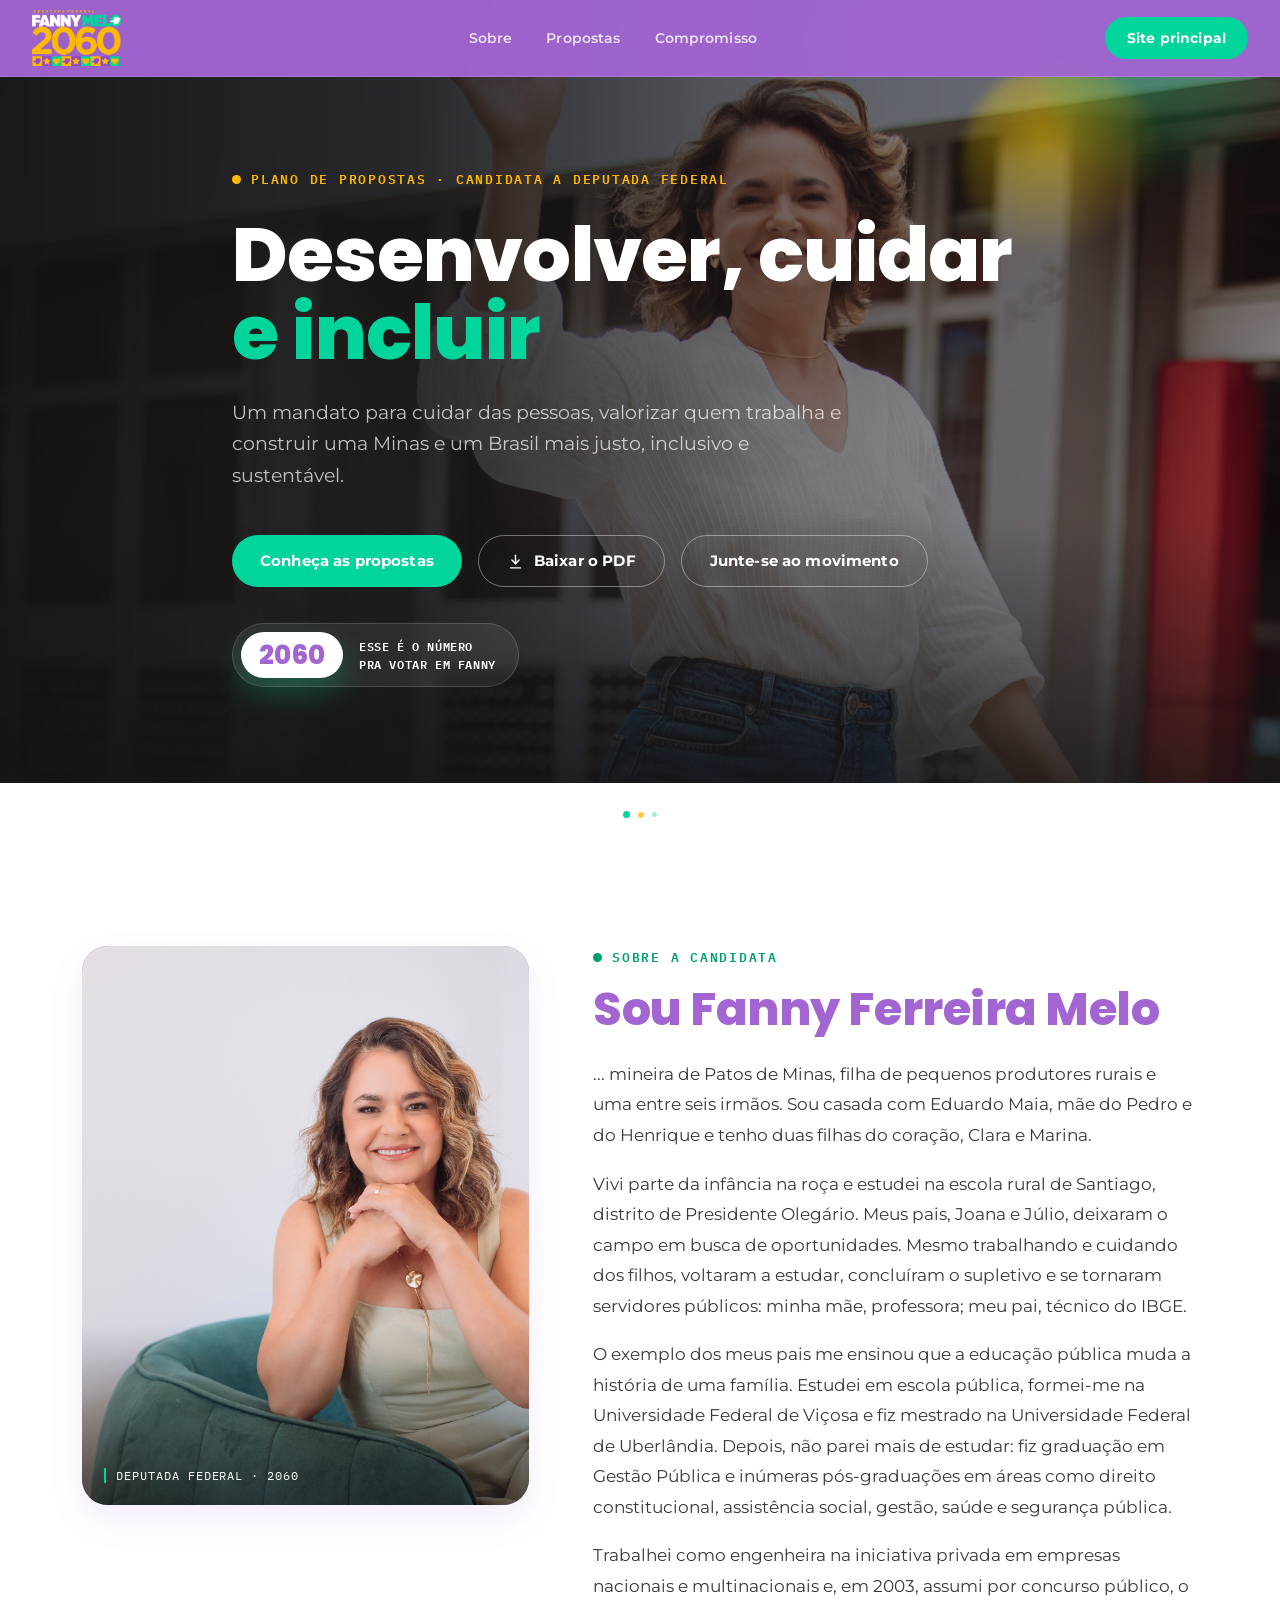
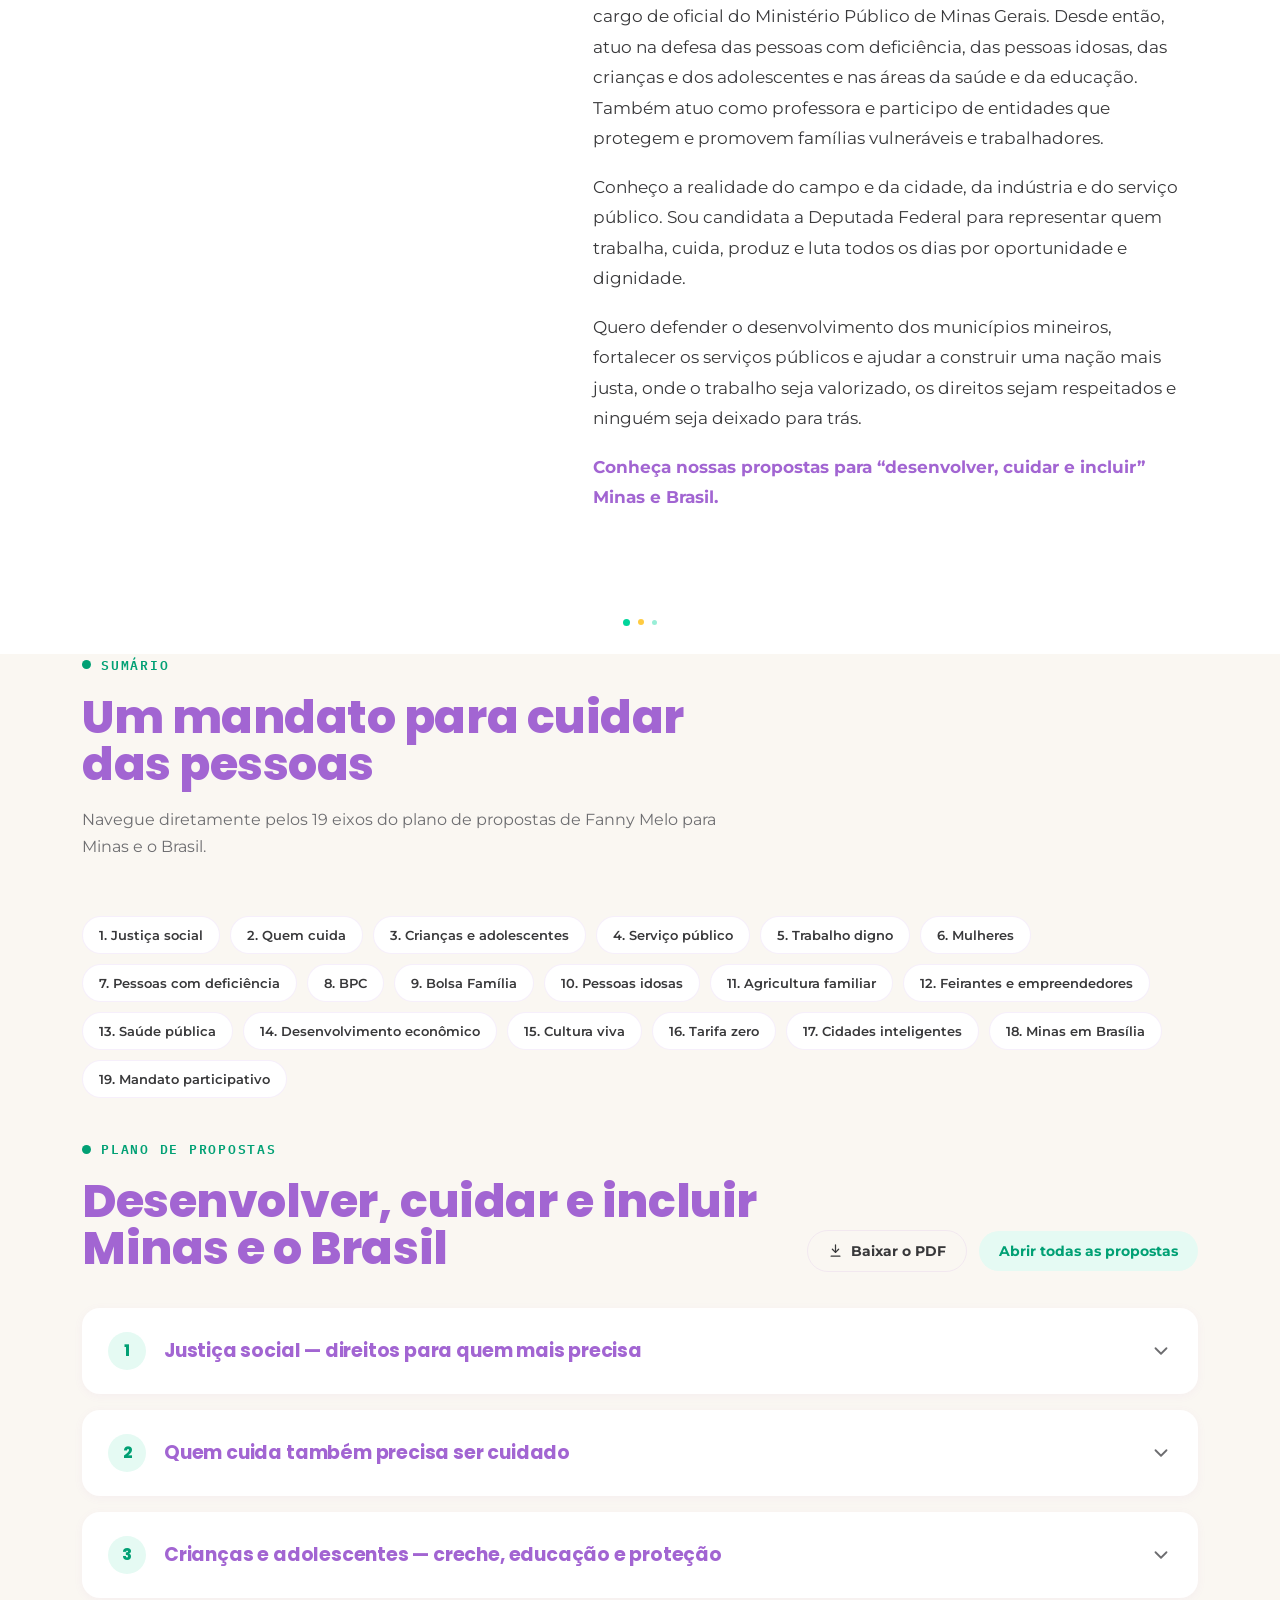
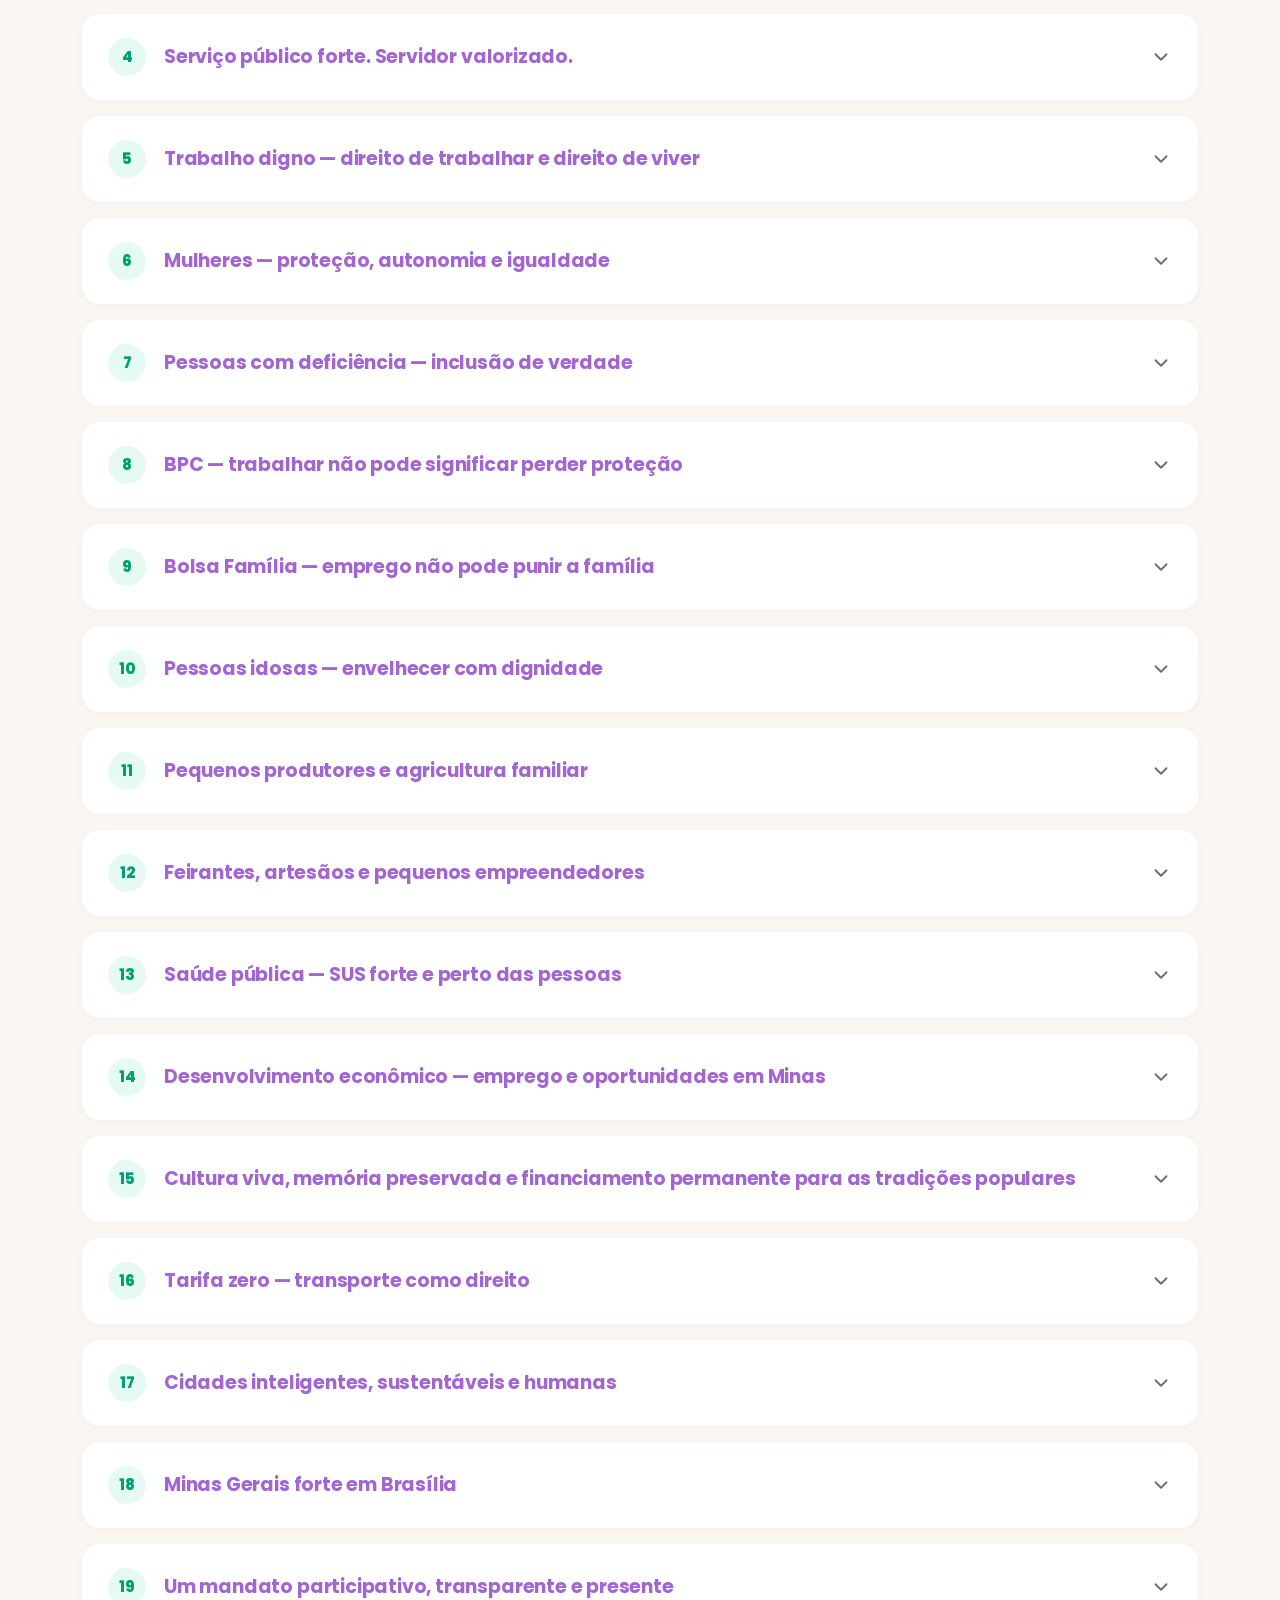
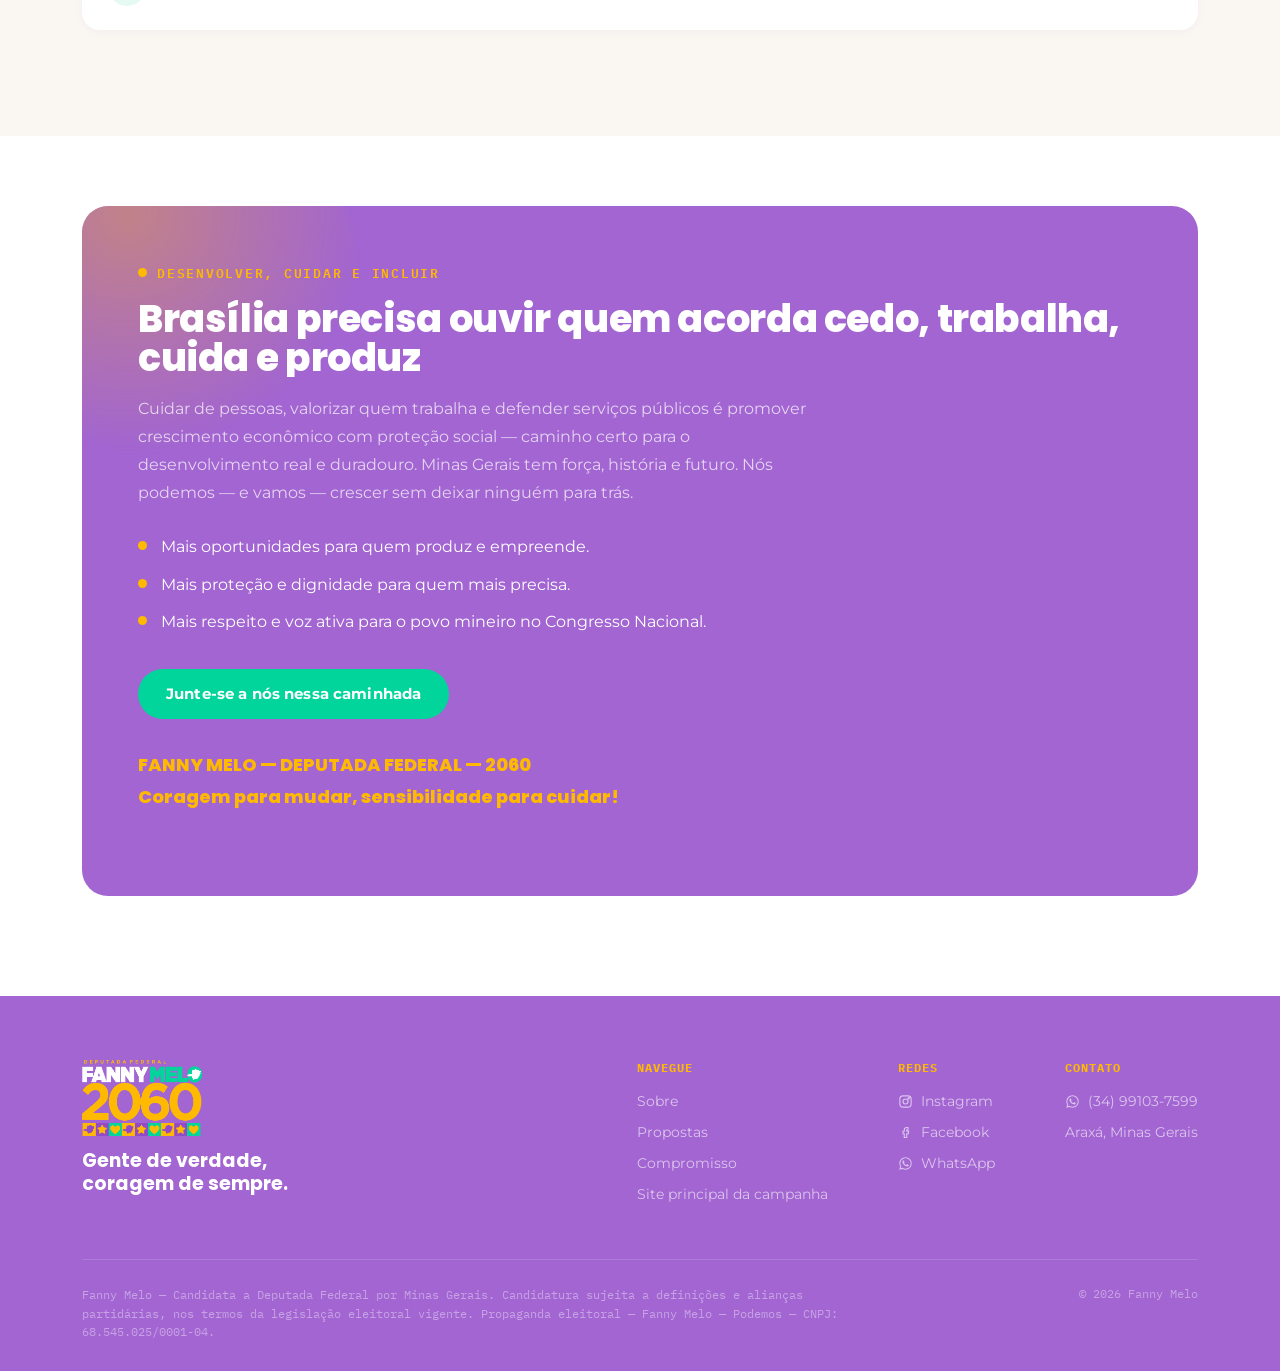
==== commit 13c27f5d: "Adiciona botão para baixar o PDF do Plano de Propostas Inclui o PDF oficial em /propostas/assets e d" ====
--- a/propostas/index.html
+++ b/propostas/index.html
@@ -26,7 +26,7 @@
     <a href="#propostas">Propostas</a>
     <a href="#compromisso">Compromisso</a>
   </nav>
-  <a href="#TODO-site-principal" class="nav-cta">Site principal</a>
+  <a href="https://fannymelo.com.br" class="nav-cta">Site principal</a>
   <button class="burger" id="burgerBtn" aria-label="Abrir menu">
     <span></span><span></span><span></span>
   </button>
@@ -36,7 +36,7 @@
   <a href="#sobre">S<span>o</span>bre</a>
   <a href="#propostas">Prop<span>o</span>stas</a>
   <a href="#compromisso">Compr<span>o</span>misso</a>
-  <a href="#TODO-site-principal">Site <span>p</span>rincipal</a>
+  <a href="https://fannymelo.com.br">Site <span>p</span>rincipal</a>
 </div>
 
 <div class="mobile-action-bar">
@@ -60,6 +60,10 @@
     </p>
     <div class="hero-ctas reveal">
       <a href="#propostas" class="btn btn-primary">Conheça as propostas</a>
+      <a href="assets/fanny-melo-plano-de-propostas.pdf" download class="btn btn-outline">
+        <svg width="17" height="17" viewBox="0 0 24 24" fill="none" stroke="currentColor" stroke-width="2" stroke-linecap="round" stroke-linejoin="round"><path d="M12 3v12"/><path d="M7 10l5 5 5-5"/><path d="M5 21h14"/></svg>
+        Baixar o PDF
+      </a>
       <a href="#compromisso" class="btn btn-outline">Junte-se ao movimento</a>
     </div>
     <div class="ballot-badge reveal">
@@ -165,7 +169,13 @@
         <span class="eyebrow reveal">Plano de propostas</span>
         <h2 class="reveal">Desenvolver, cuidar e incluir Minas e o Brasil</h2>
       </div>
-      <button class="toggle-all" id="toggleAll" type="button">Abrir todas as propostas</button>
+      <div class="proposals-head-actions">
+        <a href="assets/fanny-melo-plano-de-propostas.pdf" download class="toggle-all toggle-all-download">
+          <svg width="15" height="15" viewBox="0 0 24 24" fill="none" stroke="currentColor" stroke-width="2" stroke-linecap="round" stroke-linejoin="round"><path d="M12 3v12"/><path d="M7 10l5 5 5-5"/><path d="M5 21h14"/></svg>
+          Baixar o PDF
+        </a>
+        <button class="toggle-all" id="toggleAll" type="button">Abrir todas as propostas</button>
+      </div>
     </div>
 
     <details class="proposal-item reveal" id="proposta-1">
@@ -618,7 +628,7 @@
           <a href="#sobre">Sobre</a>
           <a href="#propostas">Propostas</a>
           <a href="#compromisso">Compromisso</a>
-          <a href="#TODO-site-principal">Site principal da campanha</a>
+          <a href="https://fannymelo.com.br">Site principal da campanha</a>
         </div>
         <div class="footer-col">
           <h4>Redes</h4>
--- a/propostas/assets/propostas.css
+++ b/propostas/assets/propostas.css
@@ -14,13 +14,17 @@
 /* Lista de propostas (accordion) */
 .proposals{padding:20px 0 90px;background:var(--off-white);}
 .proposals-head{display:flex;justify-content:space-between;align-items:flex-end;gap:20px;flex-wrap:wrap;margin-bottom:36px;}
+.proposals-head-actions{display:flex;gap:12px;flex-wrap:wrap;align-items:center;}
 .toggle-all{
   font-family:var(--corpo);font-size:13.5px;font-weight:700;color:var(--laranja-escuro);
   background:var(--laranja-fumo);border:none;cursor:pointer;
   padding:12px 20px;border-radius:var(--r-pill);white-space:nowrap;
+  display:inline-flex;align-items:center;gap:8px;
   transition:background .2s ease, color .2s ease, transform .2s ease;
 }
 .toggle-all:hover{background:var(--laranja);color:var(--branco);transform:translateY(-2px);}
+.toggle-all-download{background:transparent;border:1.5px solid var(--linha-clara);color:var(--grafite-2);}
+.toggle-all-download:hover{background:var(--grafite);border-color:var(--grafite);color:var(--branco);}
 
 .proposal-item{
   background:var(--branco);border-radius:var(--r-md);box-shadow:var(--shadow-sm);
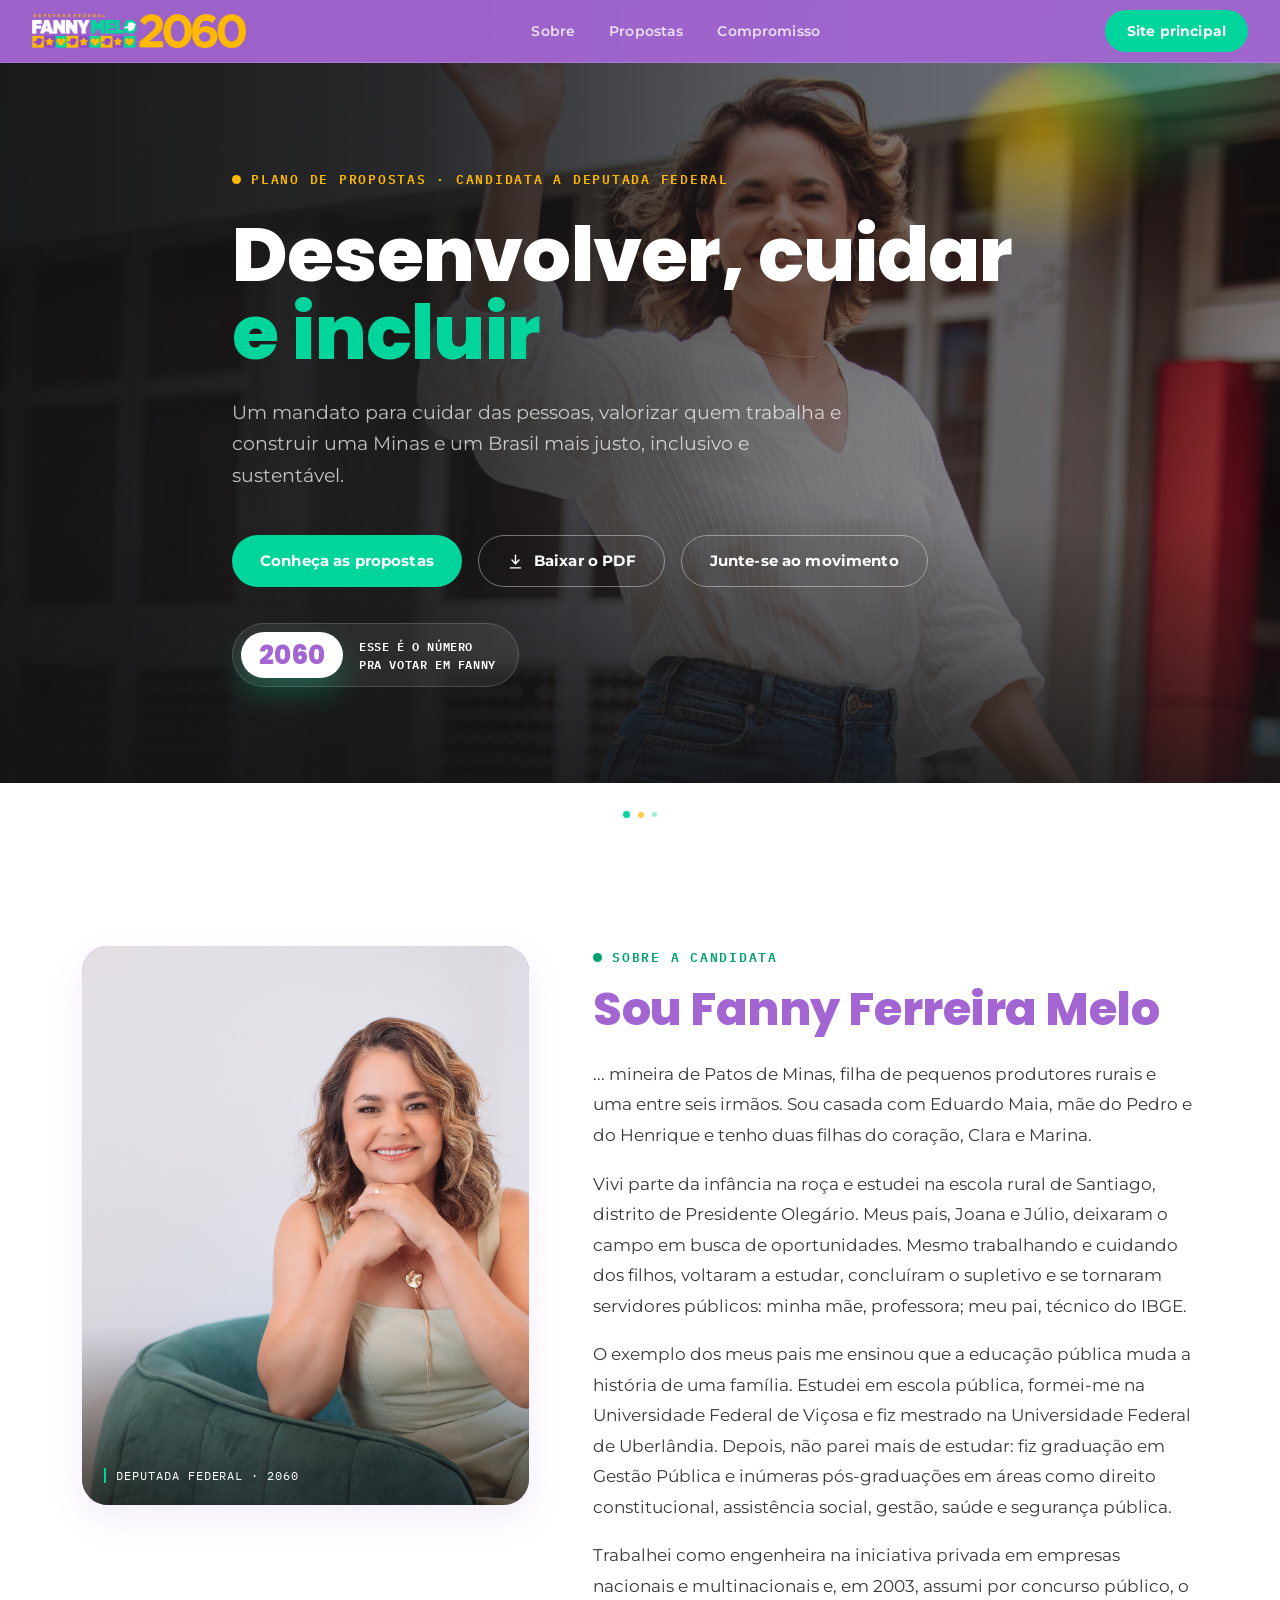
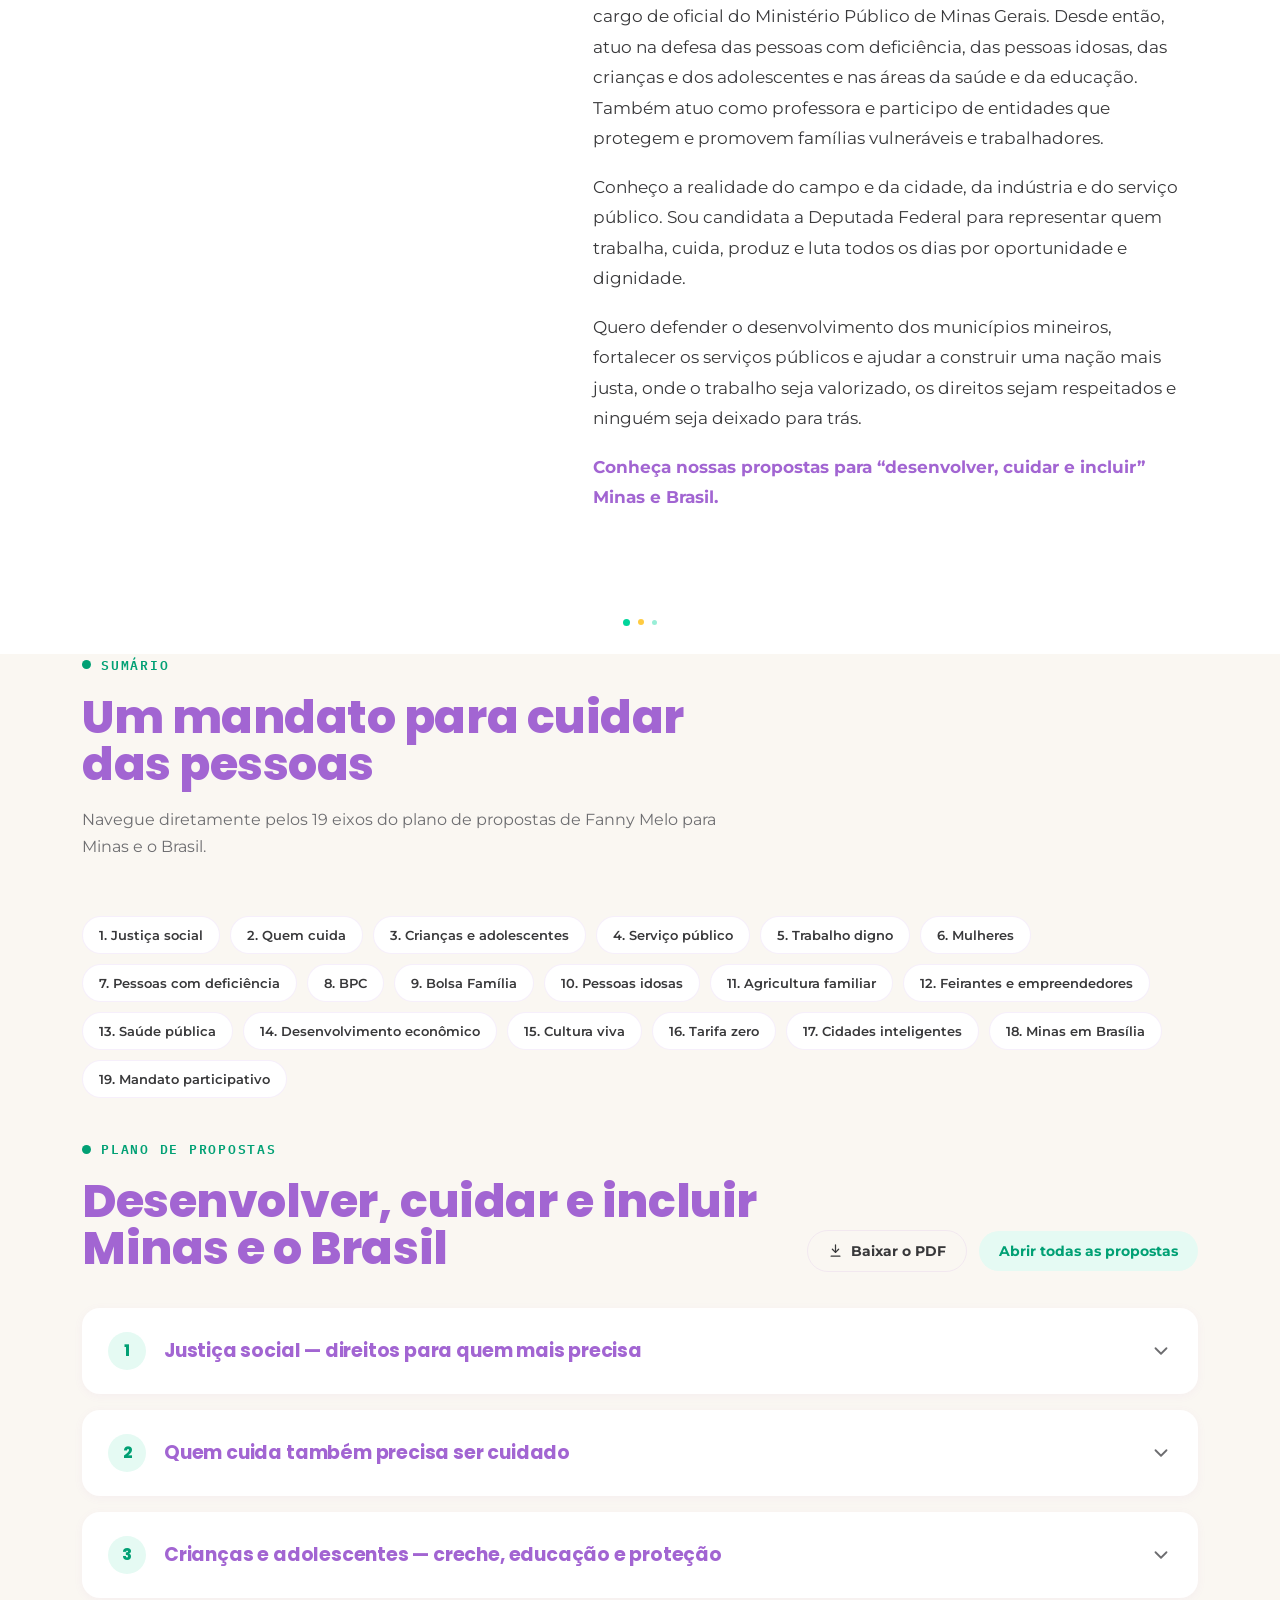
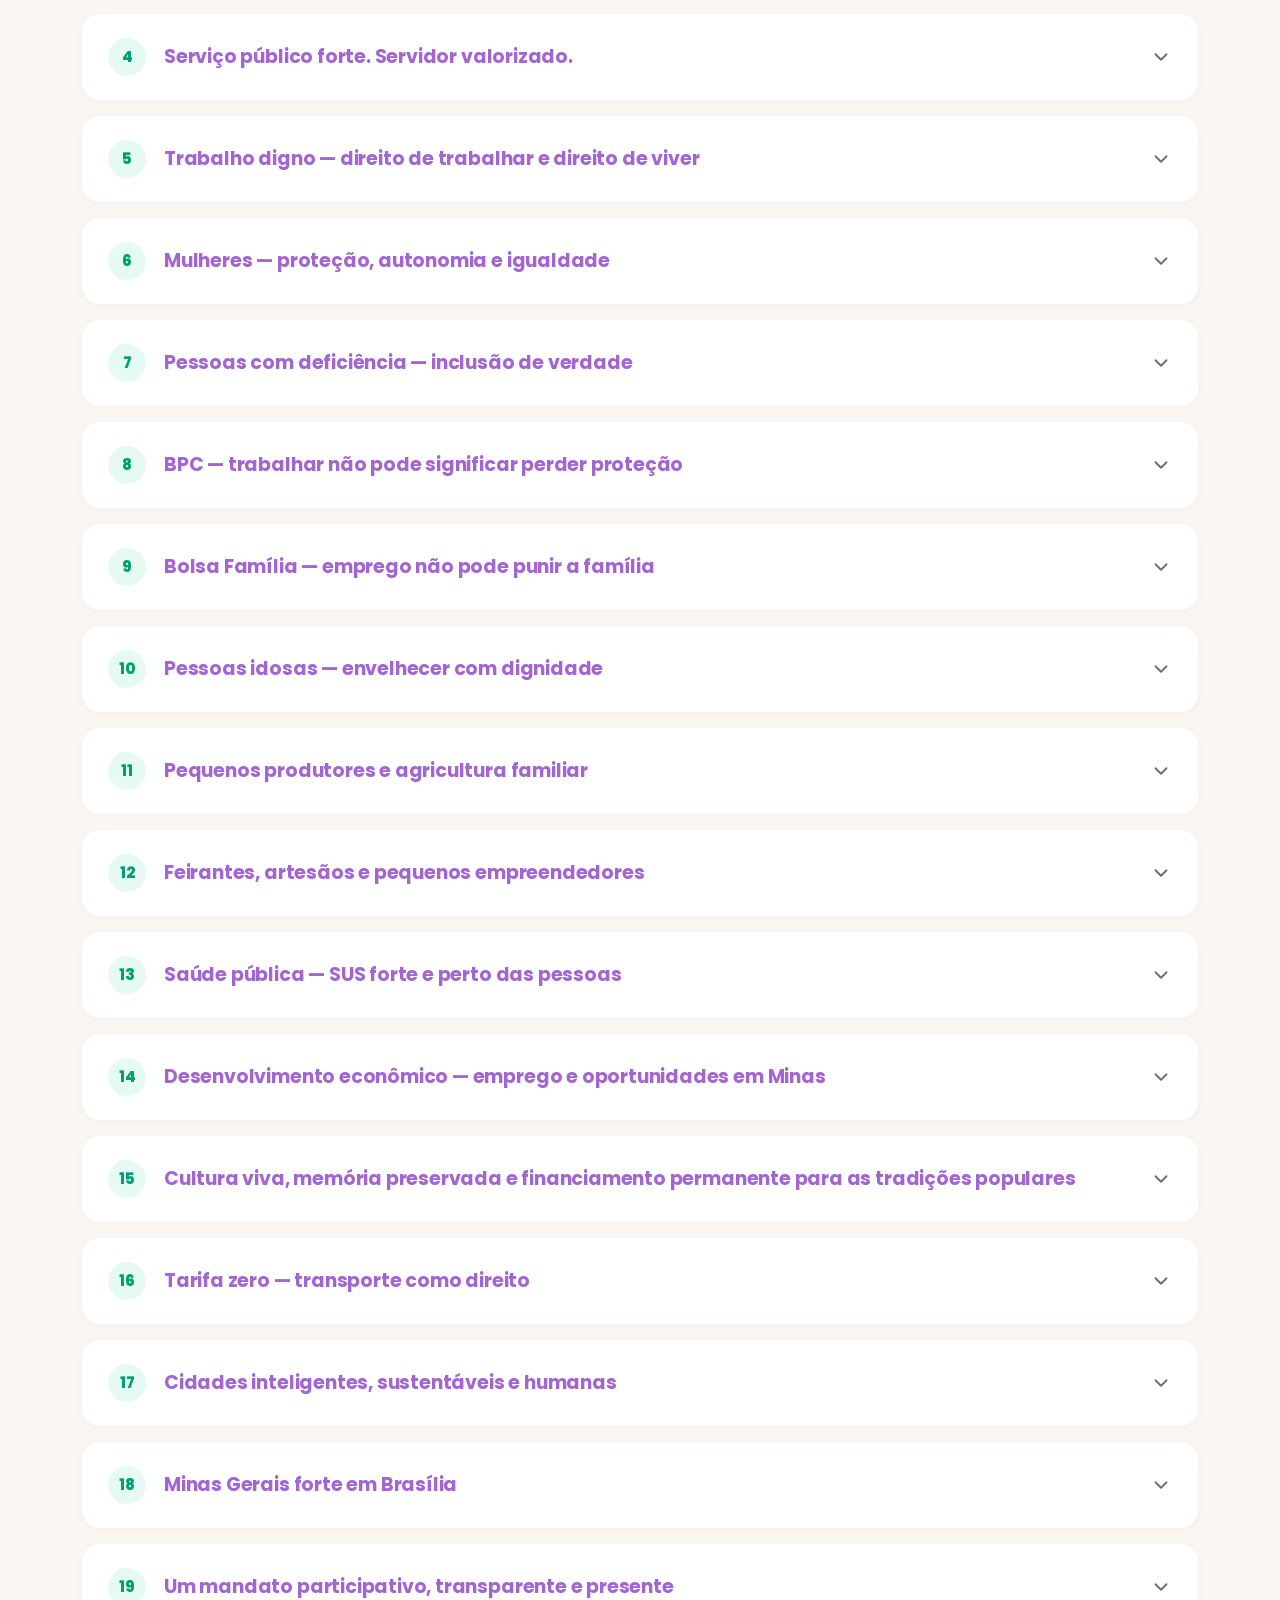
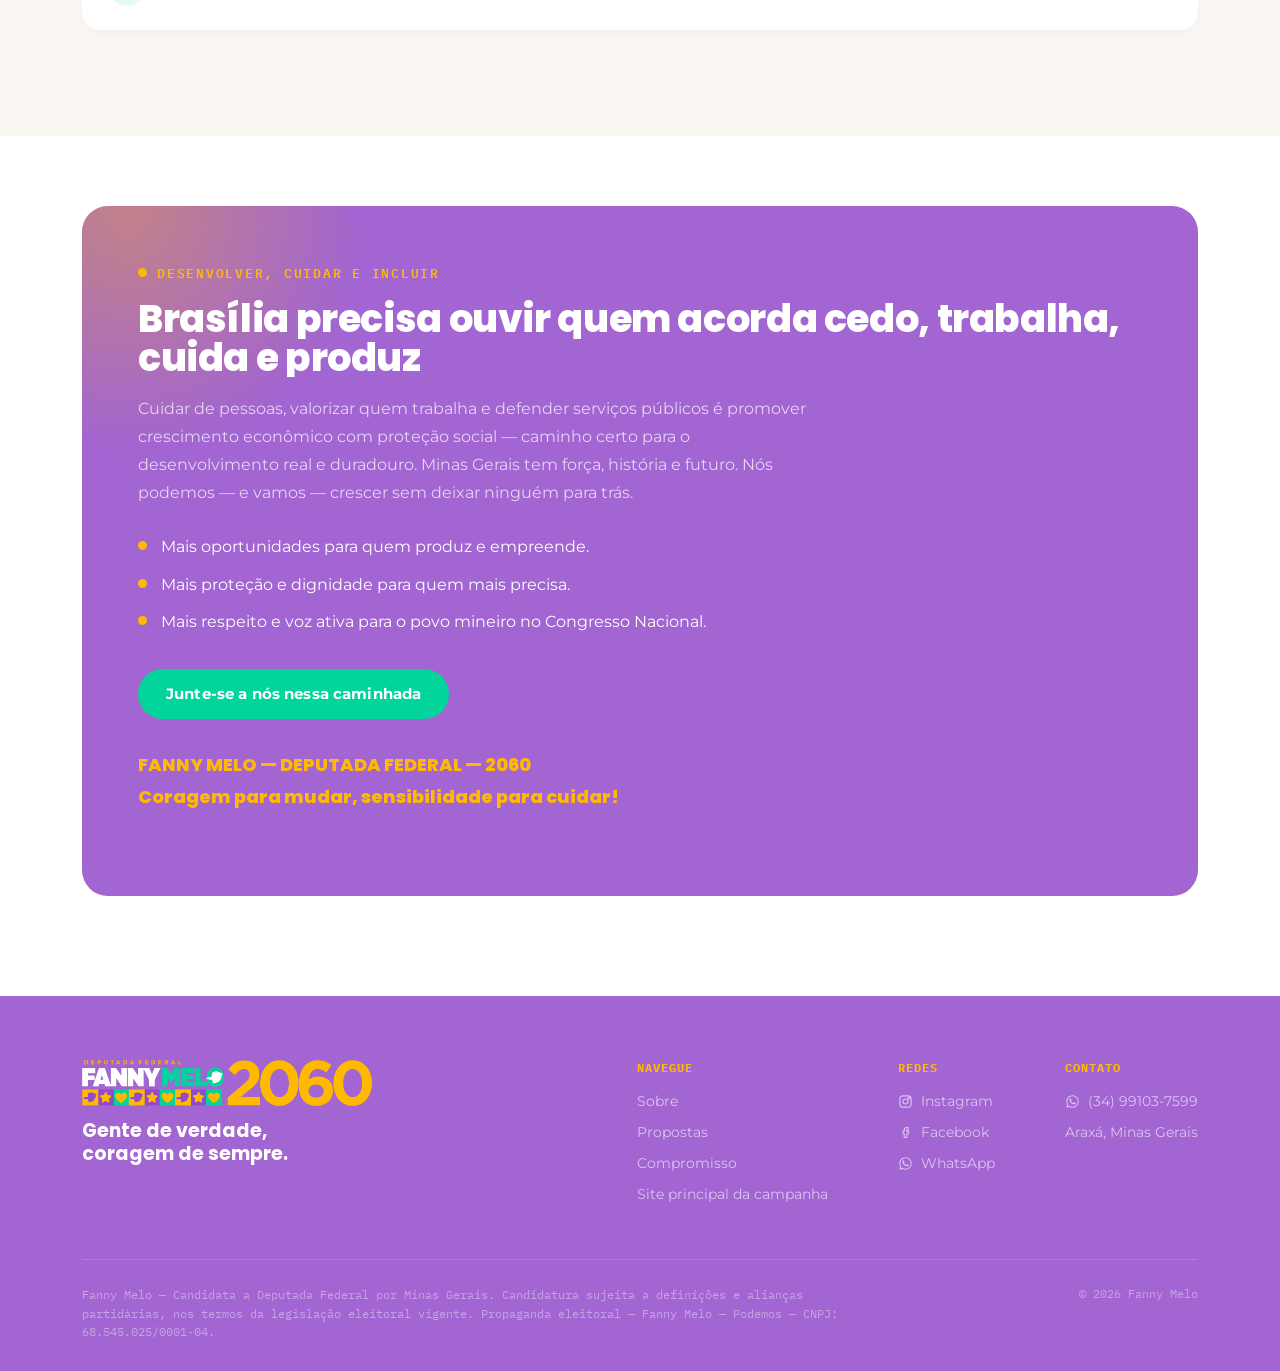
==== commit f7e2a05e: "Corrigir cache que travava a logo antiga em propostas.fannymelo.com.br O propostas/vercel.json defin" ====
--- a/propostas/index.html
+++ b/propostas/index.html
@@ -19,7 +19,7 @@
 <!-- ============ NAV ============ -->
 <header class="nav">
   <a href="#topo" class="brand">
-    <img src="assets/logo-fanny-melo.png" alt="Fanny Melo" class="logo-img">
+    <img src="assets/logo-fanny-melo-v2.png" alt="Fanny Melo" class="logo-img">
   </a>
   <nav class="nav-links">
     <a href="#sobre">Sobre</a>
@@ -619,7 +619,7 @@
   <div class="wrap">
     <div class="footer-top">
       <div>
-        <img src="assets/logo-fanny-melo.png" alt="Fanny Melo" class="logo-img">
+        <img src="assets/logo-fanny-melo-v2.png" alt="Fanny Melo" class="logo-img">
         <div class="slogan">Gente de verdade, coragem de sempre.</div>
       </div>
       <div class="footer-cols">
--- a/propostas/assets/site.css
+++ b/propostas/assets/site.css
@@ -101,9 +101,9 @@
 }
 
 /* ============ LOGO ============ */
-.logo-img{display:block;height:40px;width:auto;}
-.nav .logo-img{height:56px;}
-footer .logo-img{height:76px;}
+.logo-img{display:block;height:28px;width:auto;}
+.nav .logo-img{height:34px;}
+footer .logo-img{height:46px;}
 
 /* ============ NAV ============ */
 .nav{
